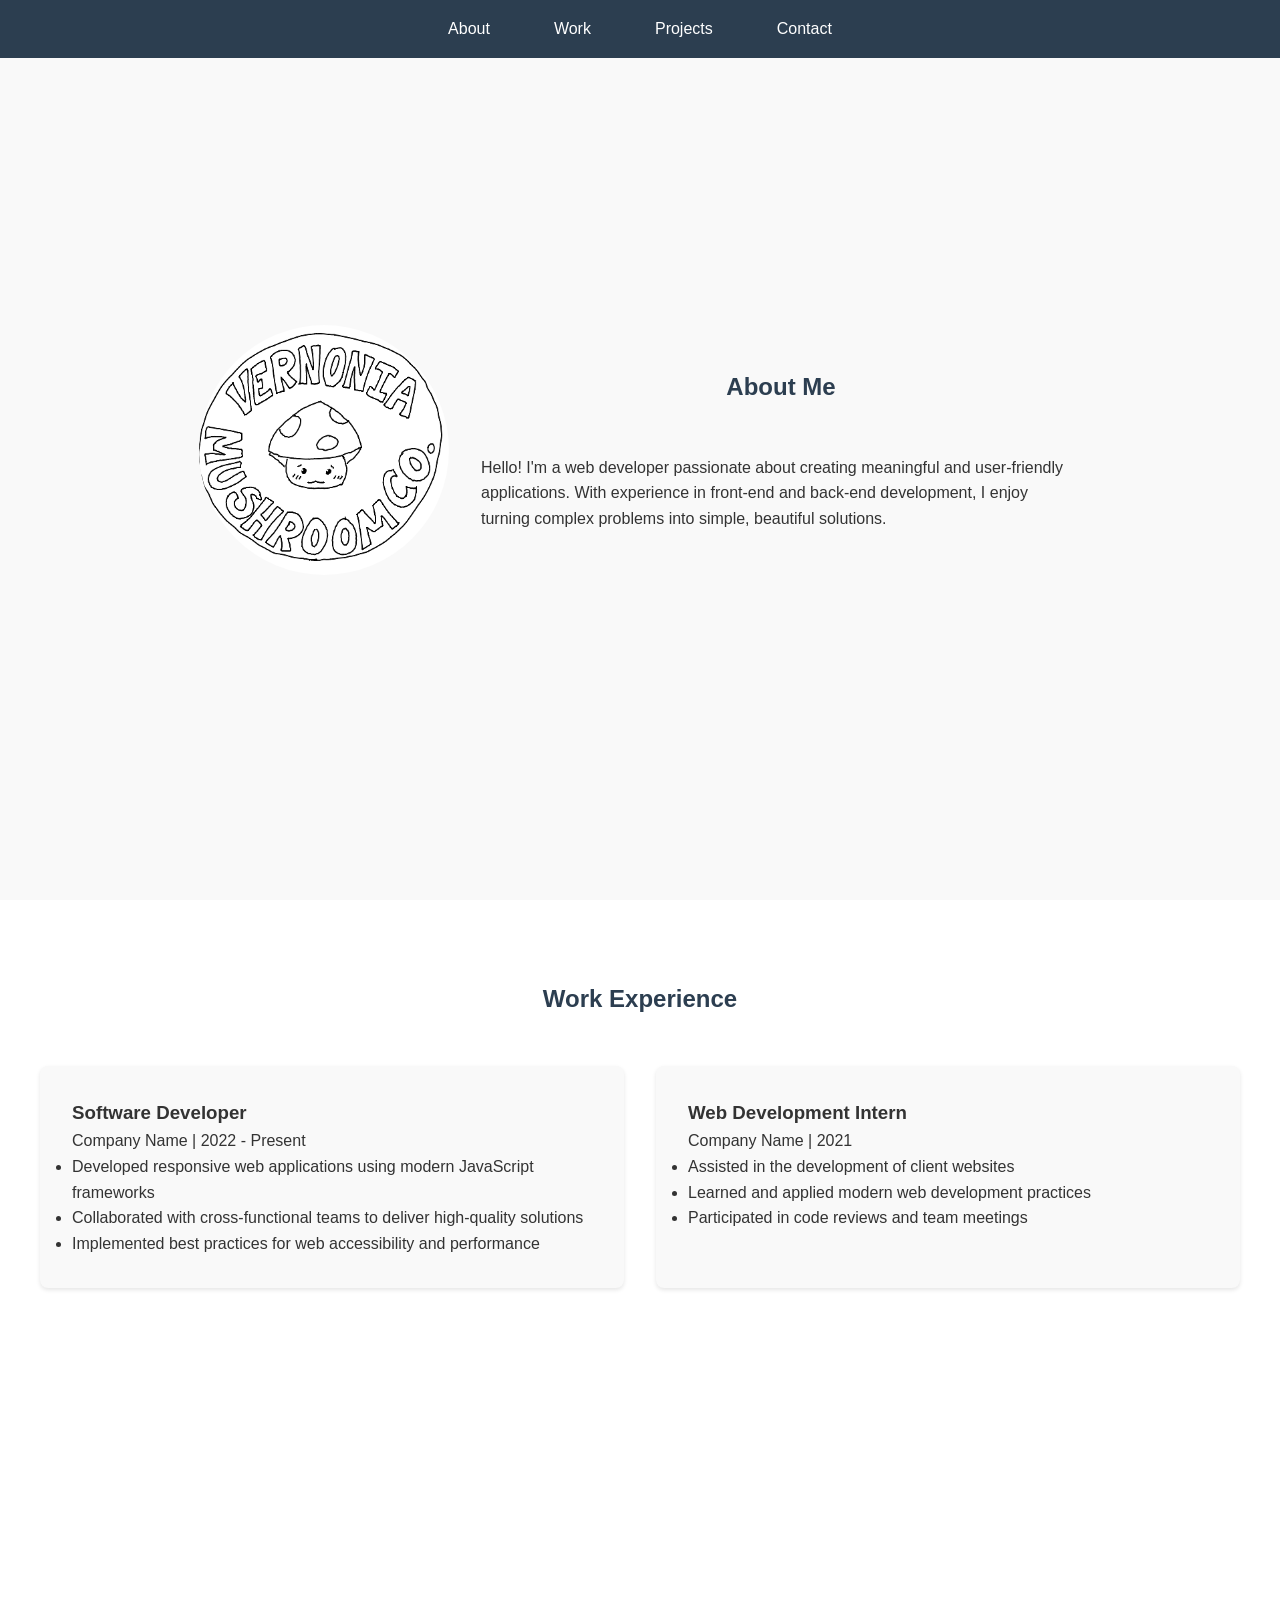
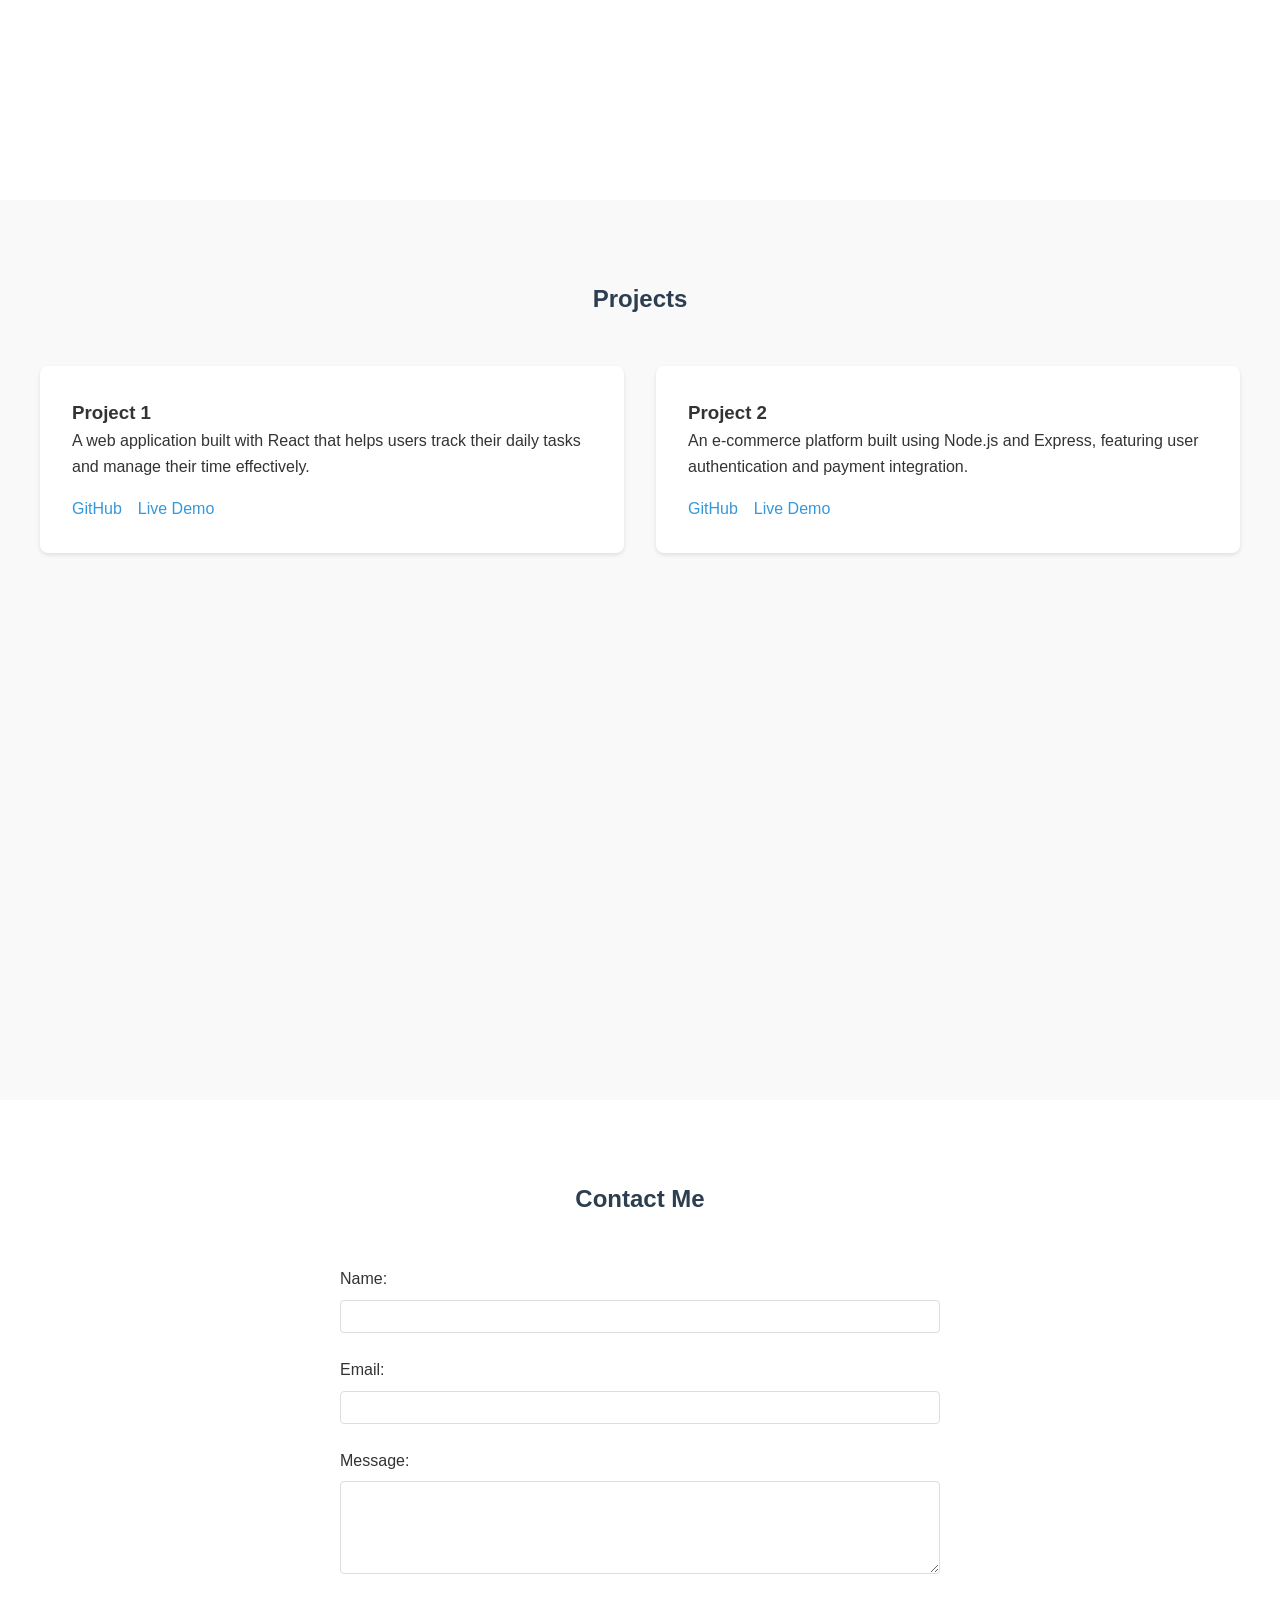
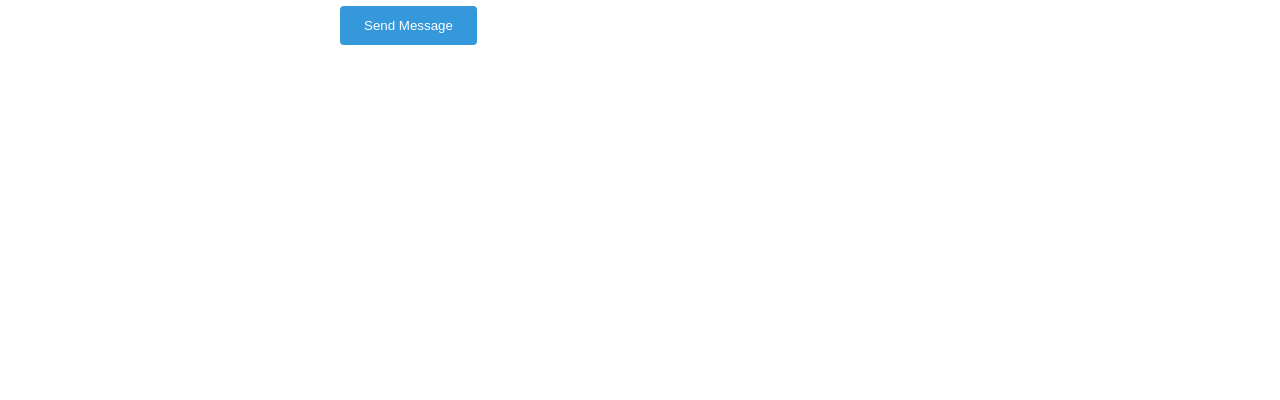
==== index.html @ 45d6bba4 "Update index.html" ====
<!DOCTYPE html>
<html lang="en">
<head>
    <meta charset="UTF-8">
    <meta name="viewport" content="width=device-width, initial-scale=1.0">
    <title>Dawson Shay - Final Project</title>
    <link rel="stylesheet" href="styles.css">
</head>
<body>
    <!-- Navigation -->
    <nav class="navbar">
        <ul class="nav-list">
            <li><a href="#about">About</a></li>
            <li><a href="#work">Work</a></li>
            <li><a href="#projects">Projects</a></li>
            <li><a href="#contact">Contact</a></li>
        </ul>
    </nav>

    <!-- About Section -->
    <section id="about">
        <img src="image.png" alt="A placeholder image that happens to be a poorly drawn mushroom company logo" class="profile-img">
        <div class="about-content">
            <h2>About Me</h2>
            <p>Hello! I'm a web developer passionate about creating meaningful and user-friendly applications. With experience in front-end and back-end development, I enjoy turning complex problems into simple, beautiful solutions.</p>
        </div>
    </section>

    <!-- Work Experience Section -->
    <section id="work">
        <h2>Work Experience</h2>
        <div class="experience-grid">
            <div class="experience-card">
                <h3>Software Developer</h3>
                <p>Company Name | 2022 - Present</p>
                <ul>
                    <li>Developed responsive web applications using modern JavaScript frameworks</li>
                    <li>Collaborated with cross-functional teams to deliver high-quality solutions</li>
                    <li>Implemented best practices for web accessibility and performance</li>
                </ul>
            </div>
            <div class="experience-card">
                <h3>Web Development Intern</h3>
                <p>Company Name | 2021</p>
                <ul>
                    <li>Assisted in the development of client websites</li>
                    <li>Learned and applied modern web development practices</li>
                    <li>Participated in code reviews and team meetings</li>
                </ul>
            </div>
        </div>
    </section>

    <!-- Projects Section -->
    <section id="projects">
        <h2>Projects</h2>
        <div class="projects-grid">
            <div class="project-card">
                <h3>Project 1</h3>
                <p>A web application built with React that helps users track their daily tasks and manage their time effectively.</p>
                <div class="project-links">
                    <a href="https://github.com/username/project1" target="_blank">GitHub</a>
                    <a href="https://project1-demo.com" target="_blank">Live Demo</a>
                </div>
            </div>
            <div class="project-card">
                <h3>Project 2</h3>
                <p>An e-commerce platform built using Node.js and Express, featuring user authentication and payment integration.</p>
                <div class="project-links">
                    <a href="https://github.com/username/project2" target="_blank">GitHub</a>
                    <a href="https://project2-demo.com" target="_blank">Live Demo</a>
                </div>
            </div>
        </div>
    </section>

    <!-- Contact Section -->
    <section id="contact">
        <h2>Contact Me</h2>
        <form class="contact-form" id="contactForm">
            <div class="form-group">
                <label for="name">Name:</label>
                <input type="text" id="name" name="name" required>
            </div>
            <div class="form-group">
                <label for="email">Email:</label>
                <input type="email" id="email" name="email" required>
            </div>
            <div class="form-group">
                <label for="message">Message:</label>
                <textarea id="message" name="message" rows="5" required></textarea>
            </div>
            <button type="submit">Send Message</button>
        </form>
    </section>

    <script>
        // Smooth scrolling for navigation links
        document.querySelectorAll('a[href^="#"]').forEach(anchor => {
            anchor.addEventListener('click', function (e) {
                e.preventDefault();
                document.querySelector(this.getAttribute('href')).scrollIntoView({
                    behavior: 'smooth'
                });
            });
        });

        // Form handling
        document.getElementById('contactForm').addEventListener('submit', function(e) {
            e.preventDefault();
            
            // Get form values
            const name = document.getElementById('name').value;
            const email = document.getElementById('email').value;
            const message = document.getElementById('message').value;
            
            // Validate form
            if (!name || !email || !message) {
                alert('Please fill in all fields');
                return;
            }
            
            // Email validation
            const emailRegex = /^[^\s@]+@[^\s@]+\.[^\s@]+$/;
            if (!emailRegex.test(email)) {
                alert('Please enter a valid email address');
                return;
            }
            
            // In a real application, you would send this data to a server
            console.log('Form submitted:', { name, email, message });
            alert('Thank you for your message! I will get back to you soon.');
            
            // Clear form
            this.reset();
        });
    </script>
</body>
</html>
---- styles.css ----
/* CSS Reset and Base Styles */
* {
    margin: 0;
    padding: 0;
    box-sizing: border-box;
}

body {
    font-family: 'Arial', sans-serif;
    line-height: 1.6;
    color: #333;
}

/* Navigation */
.navbar {
    position: fixed;
    top: 0;
    width: 100%;
    background-color: #2c3e50;
    padding: 1rem;
    z-index: 1000;
}

.nav-list {
    display: flex;
    justify-content: center;
    list-style: none;
    gap: 2rem;
}

.nav-list a {
    color: white;
    text-decoration: none;
    padding: 0.5rem 1rem;
    transition: color 0.3s;
}

.nav-list a:hover {
    color: #3498db;
}

/* Sections */
section {
    padding: 5rem 2rem;
    min-height: 100vh;
    scroll-margin-top: 4rem;
}

section h2 {
    text-align: center;
    margin-bottom: 3rem;
    color: #2c3e50;
}

/* About Section */
#about {
    background-color: #f9f9f9;
    display: flex;
    flex-wrap: wrap;
    gap: 2rem;
    justify-content: center;
    align-items: center;
}

.profile-img {
    width: 250px;
    height: 250px;
    border-radius: 50%;
    object-fit: cover;
}

.about-content {
    max-width: 600px;
}

/* Work Section */
#work {
    background-color: white;
}

.experience-grid {
    display: grid;
    grid-template-columns: repeat(auto-fit, minmax(300px, 1fr));
    gap: 2rem;
    max-width: 1200px;
    margin: 0 auto;
}

.experience-card {
    background-color: #f9f9f9;
    padding: 2rem;
    border-radius: 8px;
    box-shadow: 0 2px 4px rgba(0,0,0,0.1);
}

/* Projects Section */
#projects {
    background-color: #f9f9f9;
}

.projects-grid {
    display: grid;
    grid-template-columns: repeat(auto-fit, minmax(300px, 1fr));
    gap: 2rem;
    max-width: 1200px;
    margin: 0 auto;
}

.project-card {
    background-color: white;
    padding: 2rem;
    border-radius: 8px;
    box-shadow: 0 2px 4px rgba(0,0,0,0.1);
}

.project-links {
    margin-top: 1rem;
    display: flex;
    gap: 1rem;
}

.project-links a {
    color: #3498db;
    text-decoration: none;
}

/* Contact Section */
#contact {
    background-color: white;
}

.contact-form {
    max-width: 600px;
    margin: 0 auto;
}

.form-group {
    margin-bottom: 1.5rem;
}

.form-group label {
    display: block;
    margin-bottom: 0.5rem;
}

.form-group input,
.form-group textarea {
    width: 100%;
    padding: 0.5rem;
    border: 1px solid #ddd;
    border-radius: 4px;
}

button {
    background-color: #3498db;
    color: white;
    padding: 0.75rem 1.5rem;
    border: none;
    border-radius: 4px;
    cursor: pointer;
    transition: background-color 0.3s;
}

button:hover {
    background-color: #2980b9;
}

/* Responsive Design */
@media (max-width: 768px) {
    .nav-list {
        flex-direction: column;
        align-items: center;
    }

    section {
        padding: 3rem 1rem;
    }
}
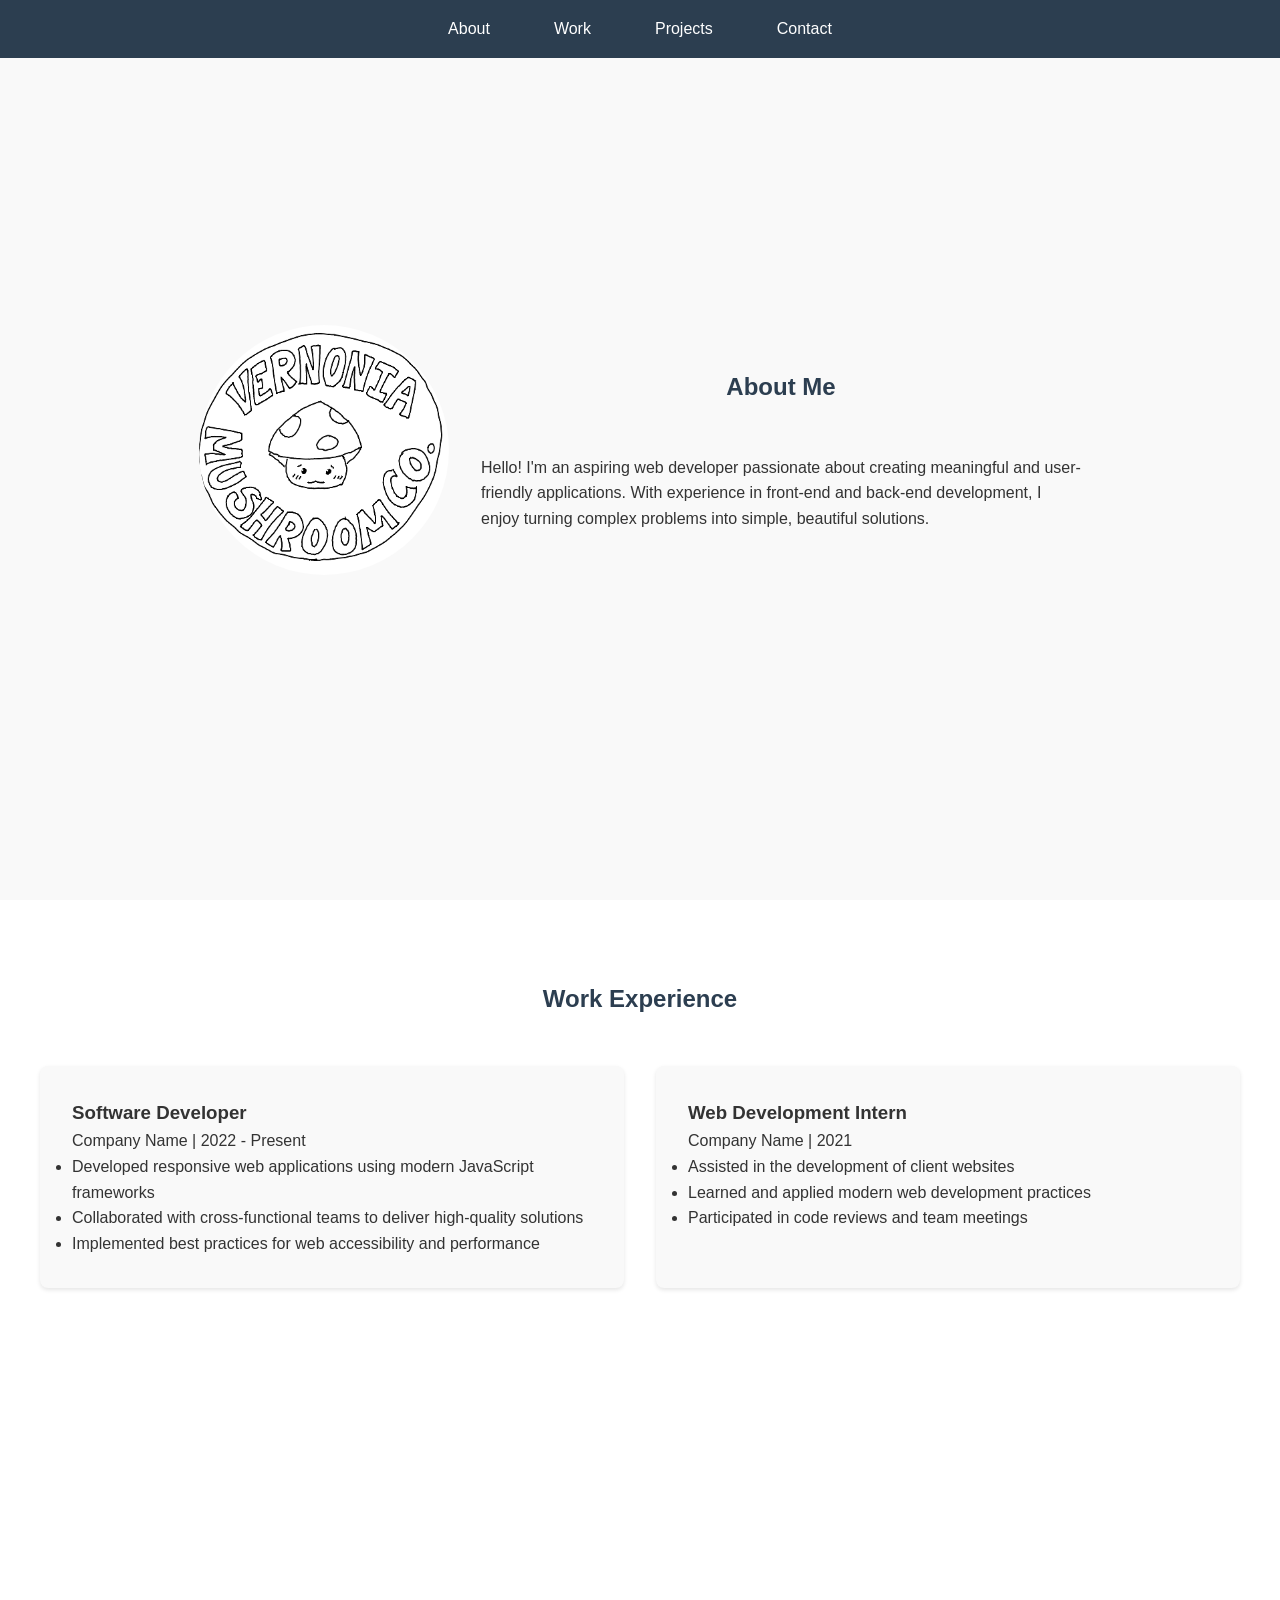
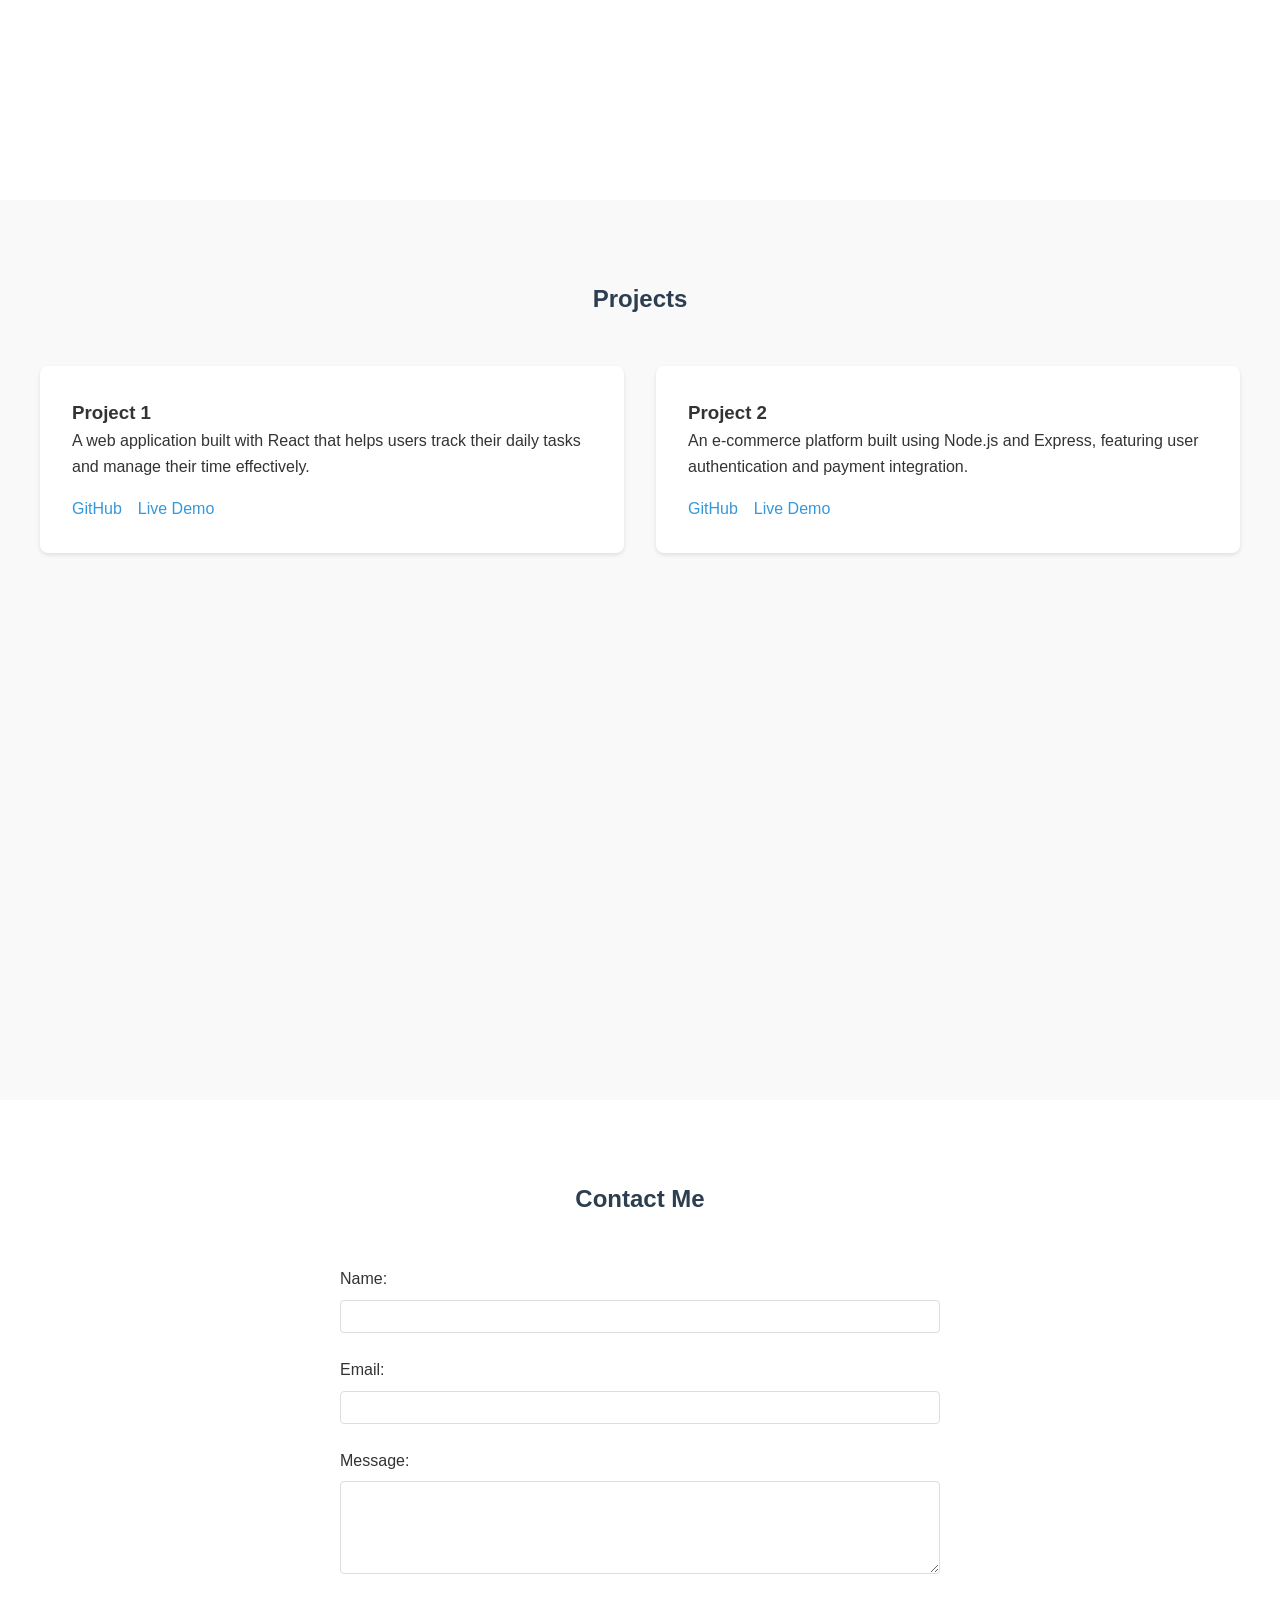
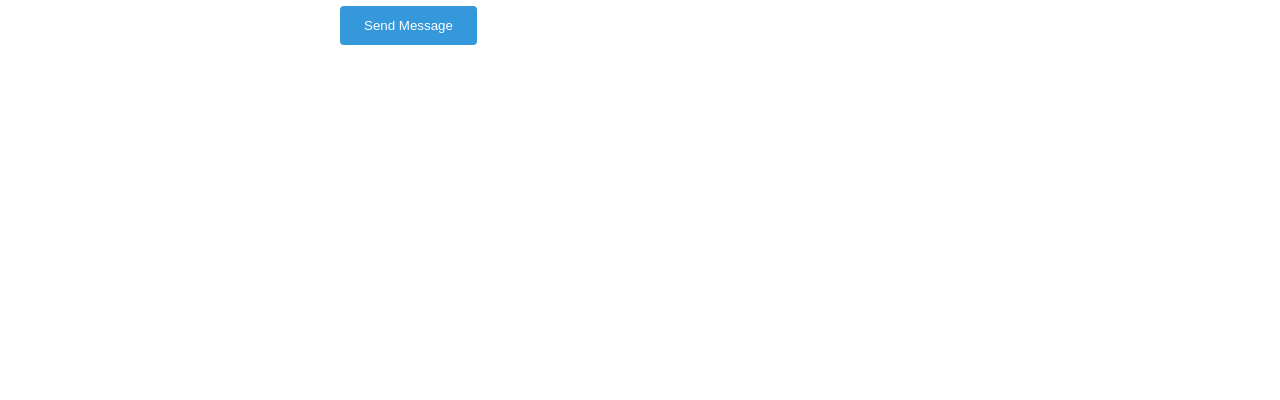
==== commit 423b04d4: "Update index.html" ====
--- a/index.html
+++ b/index.html
@@ -22,7 +22,7 @@
         <img src="image.png" alt="A placeholder image that happens to be a poorly drawn mushroom company logo" class="profile-img">
         <div class="about-content">
             <h2>About Me</h2>
-            <p>Hello! I'm a web developer passionate about creating meaningful and user-friendly applications. With experience in front-end and back-end development, I enjoy turning complex problems into simple, beautiful solutions.</p>
+            <p>Hello! I'm an aspiring web developer passionate about creating meaningful and user-friendly applications. With experience in front-end and back-end development, I enjoy turning complex problems into simple, beautiful solutions.</p>
         </div>
     </section>
 
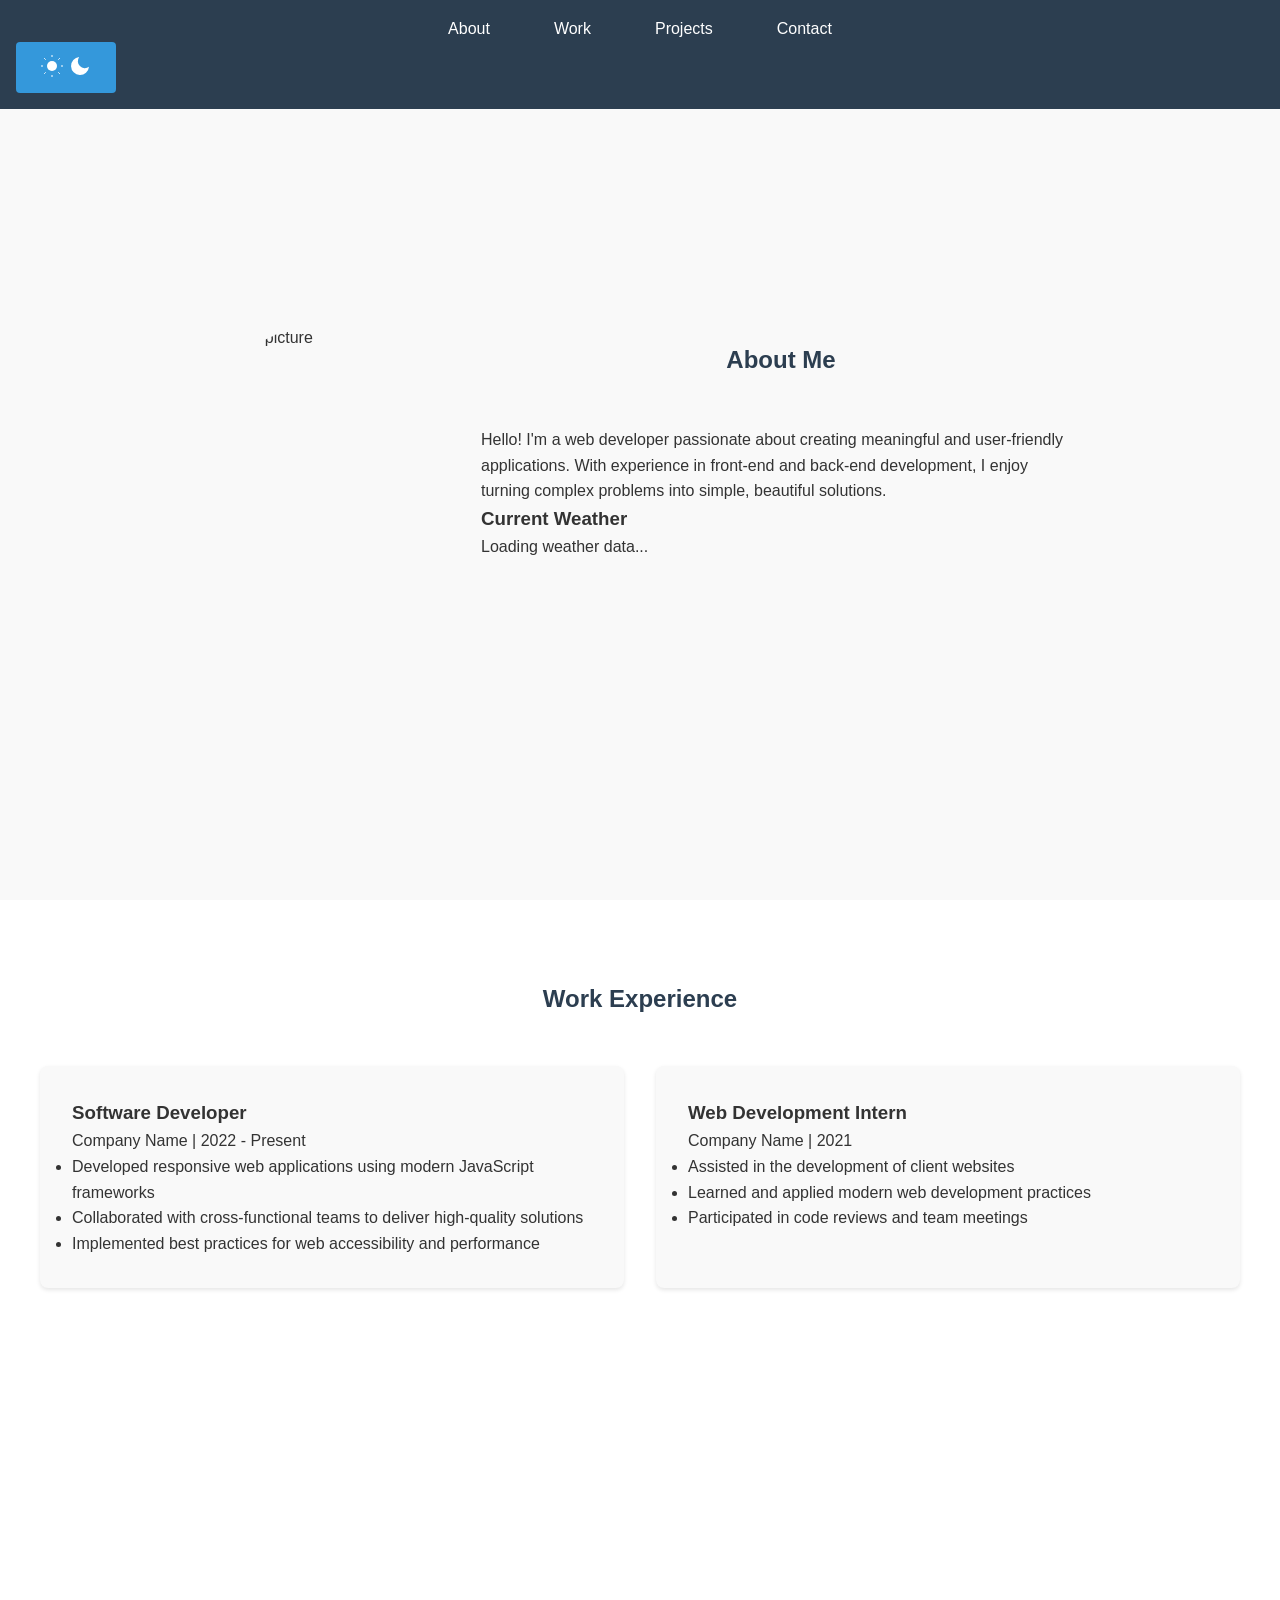
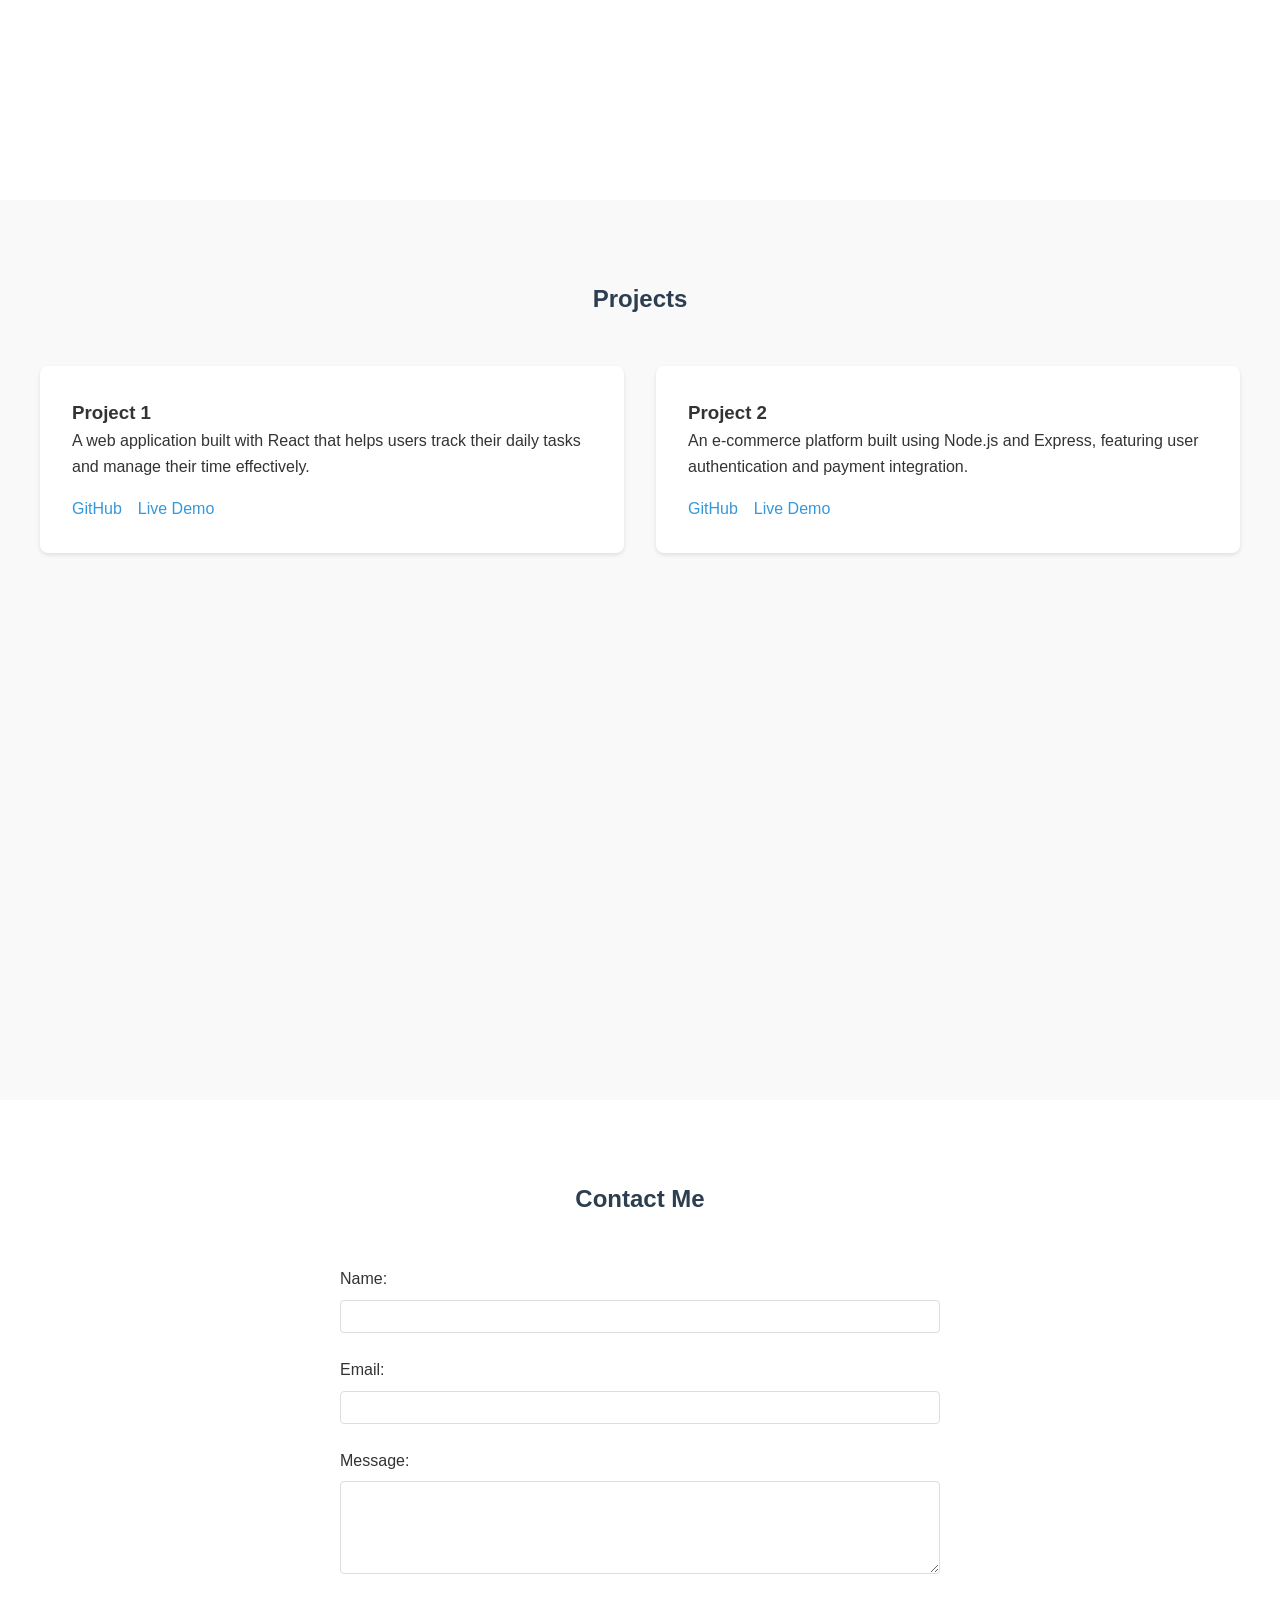
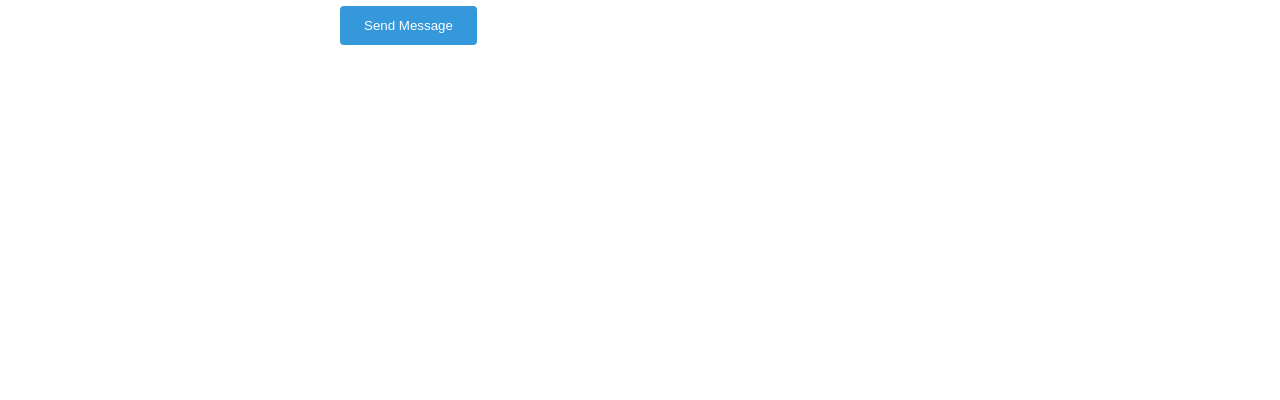
==== commit 0038cb1a: "Update index.html add weather api and theme switching" ====
--- a/index.html
+++ b/index.html
@@ -1,9 +1,9 @@
 <!DOCTYPE html>
-<html lang="en">
+<html lang="en" data-theme="light">
 <head>
     <meta charset="UTF-8">
     <meta name="viewport" content="width=device-width, initial-scale=1.0">
-    <title>Dawson Shay - Final Project</title>
+    <title>Your Name - Portfolio</title>
     <link rel="stylesheet" href="styles.css">
 </head>
 <body>
@@ -15,14 +15,42 @@
             <li><a href="#projects">Projects</a></li>
             <li><a href="#contact">Contact</a></li>
         </ul>
+        <button id="theme-toggle" class="theme-toggle" aria-label="Toggle theme">
+            <svg class="sun-icon" viewBox="0 0 24 24" width="24" height="24">
+                <circle cx="12" cy="12" r="5" fill="currentColor"/>
+                <path d="M12 1v2m0 18v2M4.22 4.22l1.42 1.42m12.72 12.72l1.42 1.42M1 12h2m18 0h2M4.22 19.78l1.42-1.42m12.72-12.72l1.42-1.42" stroke="currentColor" fill="none"/>
+            </svg>
+            <svg class="moon-icon" viewBox="0 0 24 24" width="24" height="24">
+                <path d="M21 12.79A9 9 0 1 1 11.21 3 7 7 0 0 0 21 12.79z" fill="currentColor"/>
+            </svg>
+        </button>
     </nav>
 
     <!-- About Section -->
     <section id="about">
-        <img src="image.png" alt="A placeholder image that happens to be a poorly drawn mushroom company logo" class="profile-img">
+        <img src="/api/placeholder/250/250" alt="Profile picture" class="profile-img">
         <div class="about-content">
             <h2>About Me</h2>
-            <p>Hello! I'm an aspiring web developer passionate about creating meaningful and user-friendly applications. With experience in front-end and back-end development, I enjoy turning complex problems into simple, beautiful solutions.</p>
+            <p>Hello! I'm a web developer passionate about creating meaningful and user-friendly applications. With experience in front-end and back-end development, I enjoy turning complex problems into simple, beautiful solutions.</p>
+            
+            <!-- Weather Widget -->
+            <div class="weather-widget">
+                <h3>Current Weather</h3>
+                <div id="weather-display">
+                    <div class="weather-loading">Loading weather data...</div>
+                    <div class="weather-content" style="display: none;">
+                        <div class="weather-icon"></div>
+                        <div class="weather-info">
+                            <div class="temperature"></div>
+                            <div class="description"></div>
+                            <div class="location"></div>
+                        </div>
+                    </div>
+                    <div class="weather-error" style="display: none;">
+                        Unable to load weather data
+                    </div>
+                </div>
+            </div>
         </div>
     </section>
 
@@ -94,46 +122,6 @@
         </form>
     </section>
 
-    <script>
-        // Smooth scrolling for navigation links
-        document.querySelectorAll('a[href^="#"]').forEach(anchor => {
-            anchor.addEventListener('click', function (e) {
-                e.preventDefault();
-                document.querySelector(this.getAttribute('href')).scrollIntoView({
-                    behavior: 'smooth'
-                });
-            });
-        });
-
-        // Form handling
-        document.getElementById('contactForm').addEventListener('submit', function(e) {
-            e.preventDefault();
-            
-            // Get form values
-            const name = document.getElementById('name').value;
-            const email = document.getElementById('email').value;
-            const message = document.getElementById('message').value;
-            
-            // Validate form
-            if (!name || !email || !message) {
-                alert('Please fill in all fields');
-                return;
-            }
-            
-            // Email validation
-            const emailRegex = /^[^\s@]+@[^\s@]+\.[^\s@]+$/;
-            if (!emailRegex.test(email)) {
-                alert('Please enter a valid email address');
-                return;
-            }
-            
-            // In a real application, you would send this data to a server
-            console.log('Form submitted:', { name, email, message });
-            alert('Thank you for your message! I will get back to you soon.');
-            
-            // Clear form
-            this.reset();
-        });
-    </script>
+    <script src="script.js"></script>
 </body>
 </html>
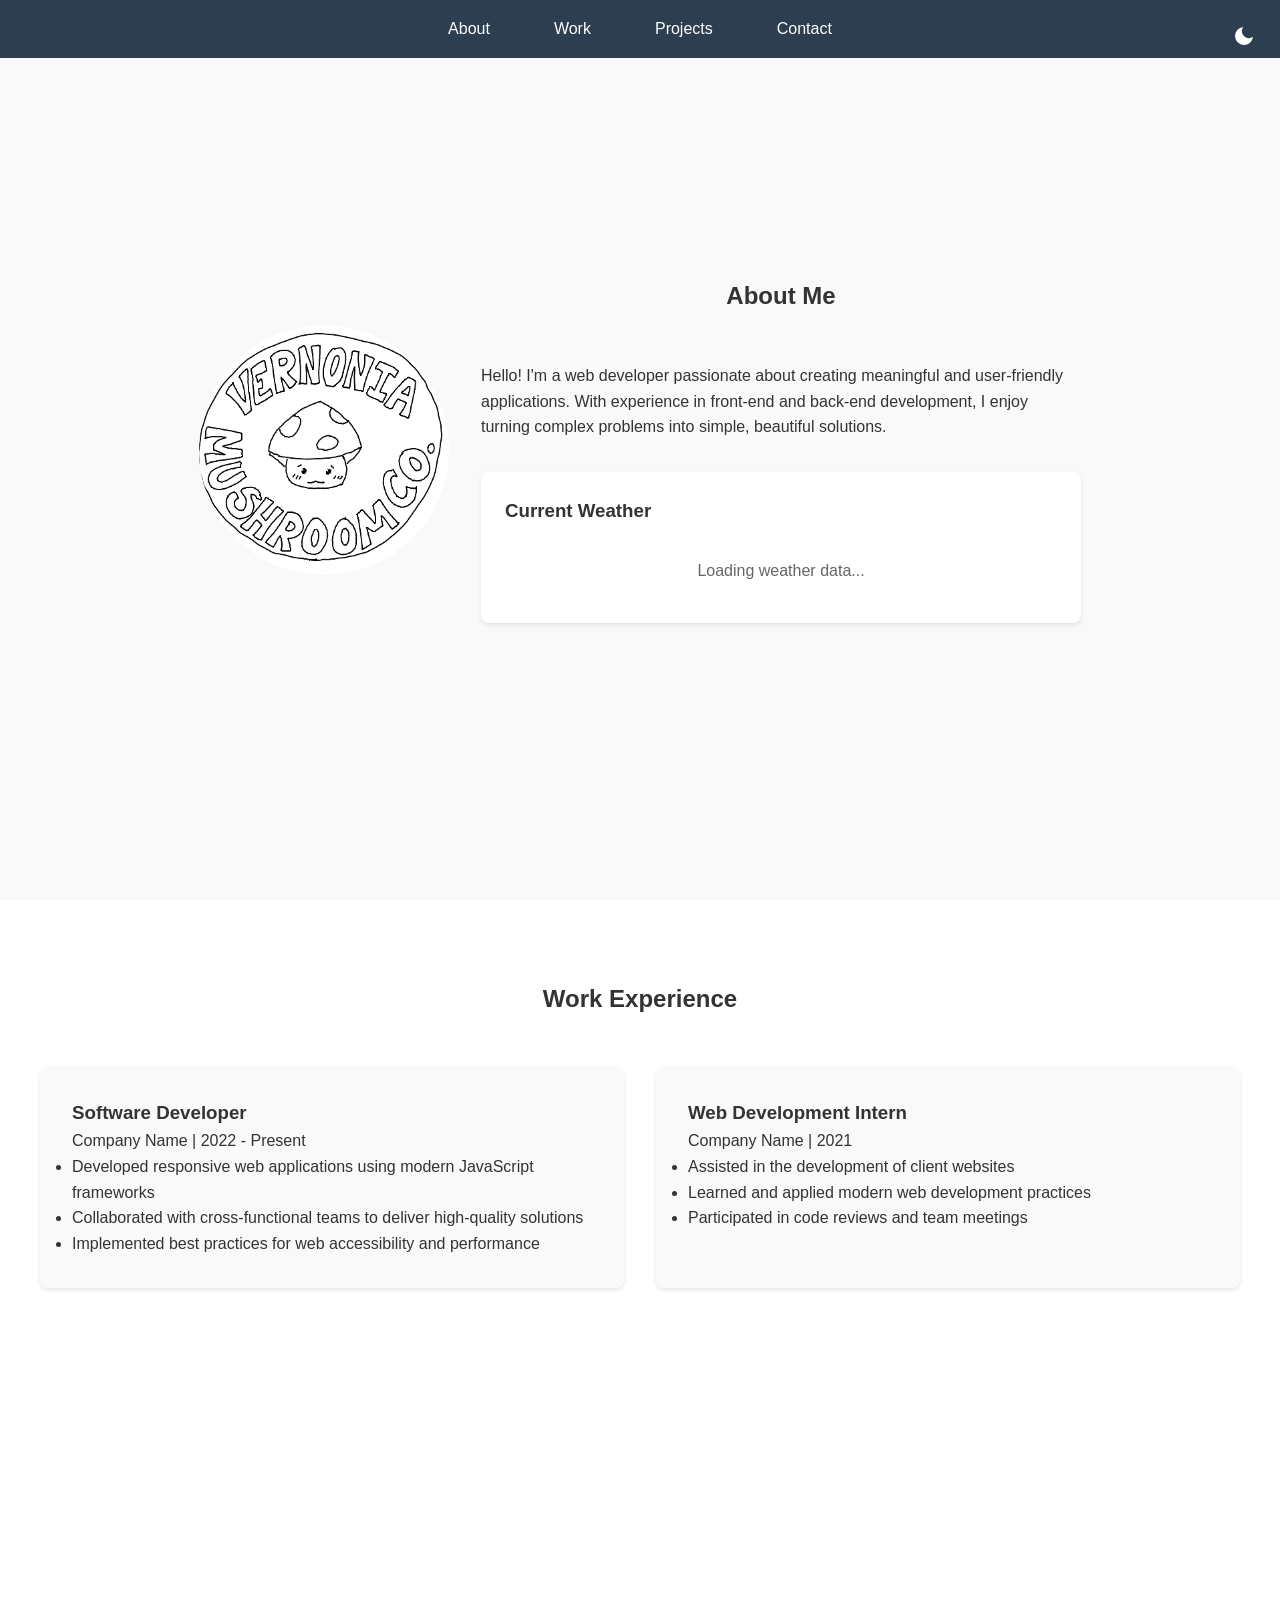
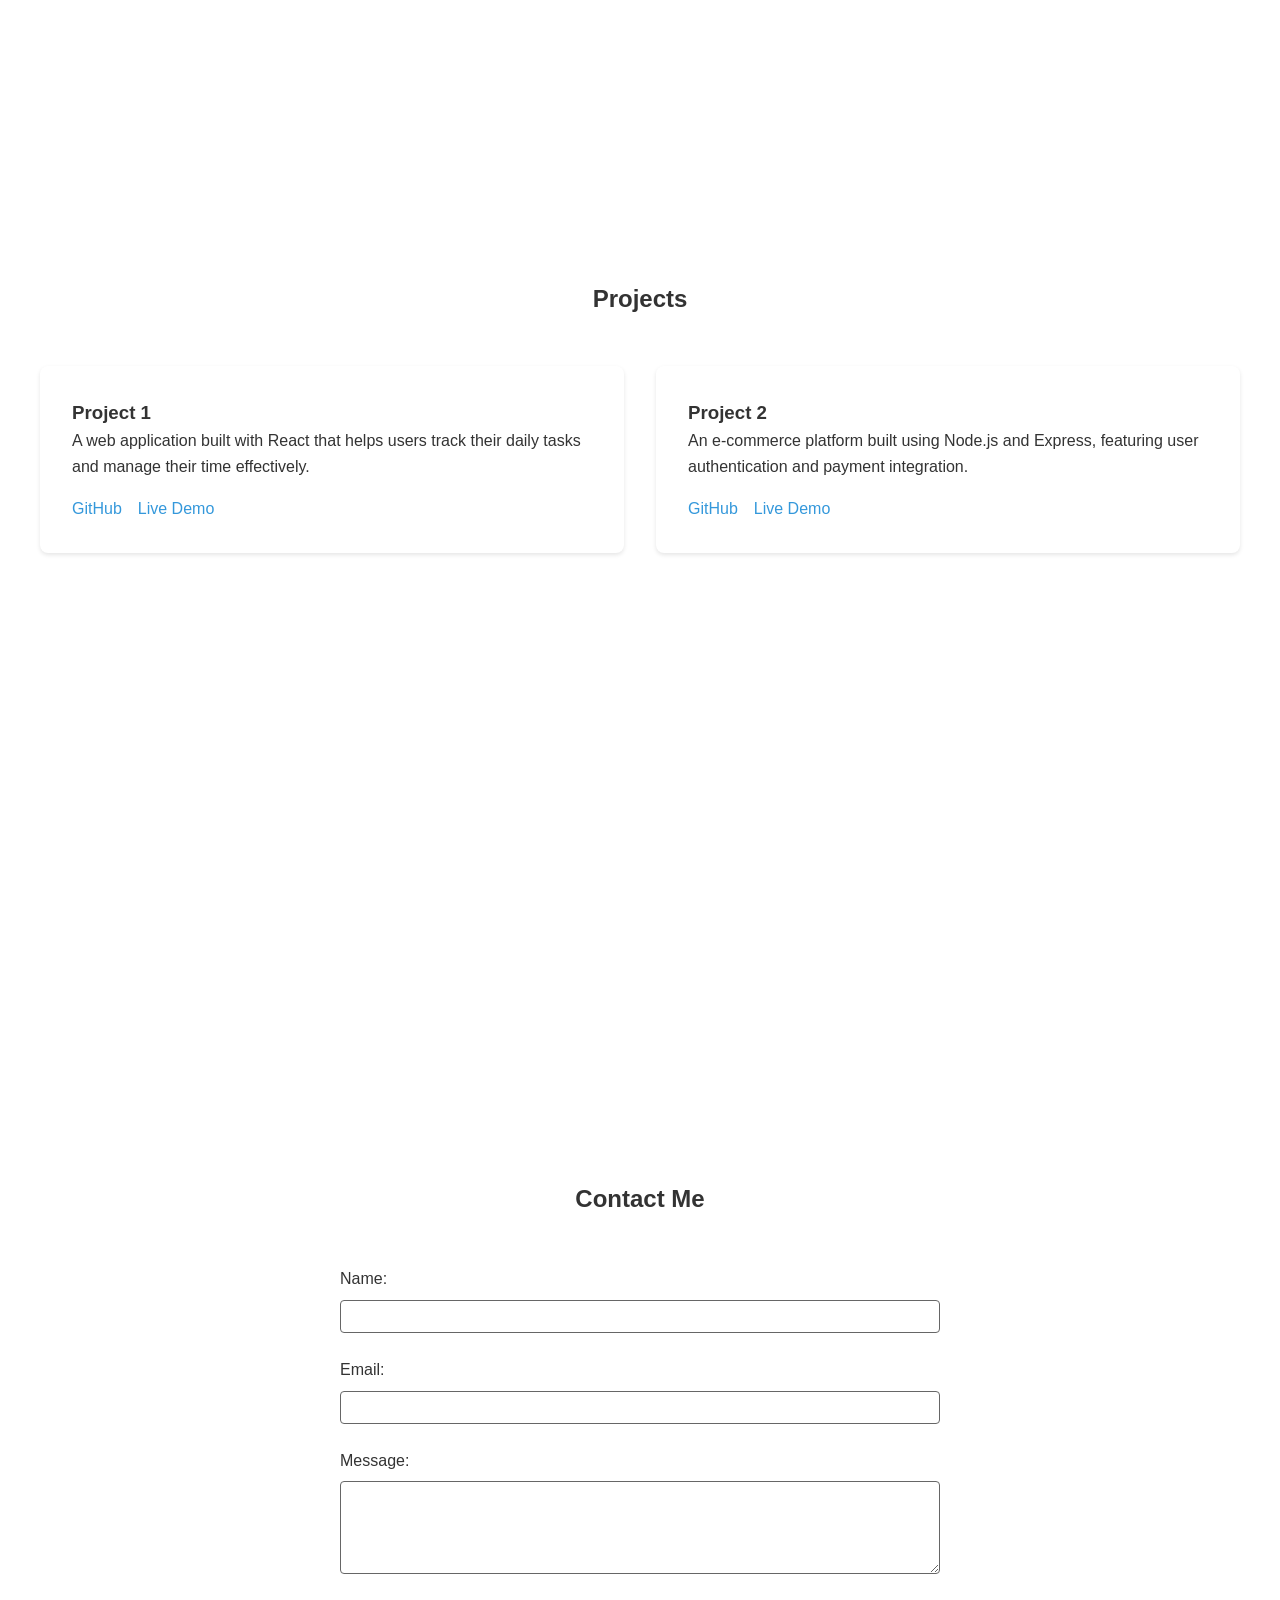
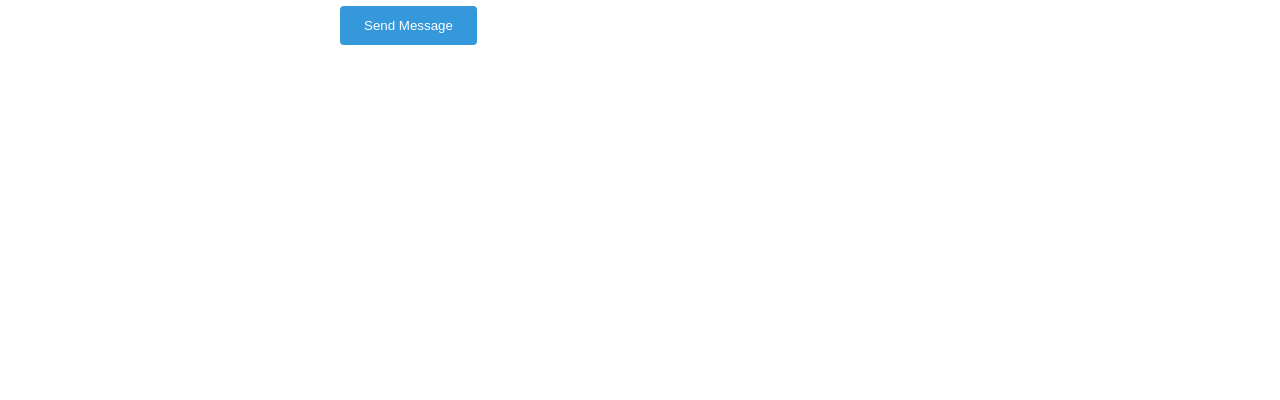
==== commit 47a9636d: "Update index.html" ====
--- a/index.html
+++ b/index.html
@@ -3,7 +3,7 @@
 <head>
     <meta charset="UTF-8">
     <meta name="viewport" content="width=device-width, initial-scale=1.0">
-    <title>Your Name - Portfolio</title>
+    <title>Dawson Shay - Final Project</title>
     <link rel="stylesheet" href="styles.css">
 </head>
 <body>
@@ -28,7 +28,7 @@
 
     <!-- About Section -->
     <section id="about">
-        <img src="/api/placeholder/250/250" alt="Profile picture" class="profile-img">
+        <img src="image.png" alt="A poorly drawn logo of a smiling mushroom with "Vernonia Mushroom Company" poorly written around it" class="profile-img">
         <div class="about-content">
             <h2>About Me</h2>
             <p>Hello! I'm a web developer passionate about creating meaningful and user-friendly applications. With experience in front-end and back-end development, I enjoy turning complex problems into simple, beautiful solutions.</p>
--- a/styles.css
+++ b/styles.css
@@ -1,3 +1,28 @@
+/* Theme Variables */
+:root[data-theme="light"] {
+    --bg-primary: #ffffff;
+    --bg-secondary: #f9f9f9;
+    --text-primary: #333333;
+    --text-secondary: #666666;
+    --accent-color: #3498db;
+    --accent-hover: #2980b9;
+    --card-shadow: 0 2px 4px rgba(0,0,0,0.1);
+    --nav-bg: #2c3e50;
+    --nav-text: #ffffff;
+}
+
+:root[data-theme="dark"] {
+    --bg-primary: #1a1a1a;
+    --bg-secondary: #2d2d2d;
+    --text-primary: #ffffff;
+    --text-secondary: #cccccc;
+    --accent-color: #61dafb;
+    --accent-hover: #4fa8d5;
+    --card-shadow: 0 2px 4px rgba(0,0,0,0.3);
+    --nav-bg: #000000;
+    --nav-text: #ffffff;
+}
+
 /* CSS Reset and Base Styles */
 * {
     margin: 0;
@@ -8,7 +33,8 @@
 body {
     font-family: 'Arial', sans-serif;
     line-height: 1.6;
-    color: #333;
+    color: var(--text-primary);
+    background-color: var(--bg-primary);
 }
 
 /* Navigation */
@@ -16,7 +42,7 @@
     position: fixed;
     top: 0;
     width: 100%;
-    background-color: #2c3e50;
+    background-color: var(--nav-bg);
     padding: 1rem;
     z-index: 1000;
 }
@@ -29,14 +55,51 @@
 }
 
 .nav-list a {
-    color: white;
+    color: var(--nav-text);
     text-decoration: none;
     padding: 0.5rem 1rem;
     transition: color 0.3s;
 }
 
 .nav-list a:hover {
-    color: #3498db;
+    color: var(--accent-color);
+}
+
+/* Theme Toggle Button */
+.theme-toggle {
+    position: fixed;
+    top: 1rem;
+    right: 1rem;
+    background: transparent;
+    border: none;
+    color: var(--nav-text);
+    cursor: pointer;
+    padding: 0.5rem;
+    display: flex;
+    align-items: center;
+    justify-content: center;
+    z-index: 1001;
+}
+
+.theme-toggle svg {
+    width: 24px;
+    height: 24px;
+}
+
+.theme-toggle .sun-icon {
+    display: none;
+}
+
+.theme-toggle .moon-icon {
+    display: block;
+}
+
+[data-theme="dark"] .theme-toggle .sun-icon {
+    display: block;
+}
+
+[data-theme="dark"] .theme-toggle .moon-icon {
+    display: none;
 }
 
 /* Sections */
@@ -44,17 +107,18 @@
     padding: 5rem 2rem;
     min-height: 100vh;
     scroll-margin-top: 4rem;
+    background-color: var(--bg-primary);
 }
 
 section h2 {
     text-align: center;
     margin-bottom: 3rem;
-    color: #2c3e50;
+    color: var(--text-primary);
 }
 
 /* About Section */
 #about {
-    background-color: #f9f9f9;
+    background-color: var(--bg-secondary);
     display: flex;
     flex-wrap: wrap;
     gap: 2rem;
@@ -73,11 +137,63 @@
     max-width: 600px;
 }
 
+/* Weather Widget */
+.weather-widget {
+    margin-top: 2rem;
+    padding: 1.5rem;
+    background-color: var(--bg-primary);
+    border-radius: 8px;
+    box-shadow: var(--card-shadow);
+}
+
+.weather-widget h3 {
+    margin-bottom: 1rem;
+    color: var(--text-primary);
+}
+
+.weather-content {
+    display: flex;
+    align-items: center;
+    gap: 1.5rem;
+}
+
+.weather-icon {
+    width: 64px;
+    height: 64px;
+    background-size: contain;
+    background-repeat: no-repeat;
+    background-position: center;
+}
+
+.weather-info {
+    flex-grow: 1;
+}
+
+.temperature {
+    font-size: 1.5rem;
+    font-weight: bold;
+    color: var(--text-primary);
+}
+
+.description {
+    color: var(--text-secondary);
+    text-transform: capitalize;
+    margin: 0.25rem 0;
+}
+
+.location {
+    font-size: 0.9rem;
+    color: var(--text-secondary);
+}
+
+.weather-loading,
+.weather-error {
+    color: var(--text-secondary);
+    text-align: center;
+    padding: 1rem;
+}
+
 /* Work Section */
-#work {
-    background-color: white;
-}
-
 .experience-grid {
     display: grid;
     grid-template-columns: repeat(auto-fit, minmax(300px, 1fr));
@@ -87,17 +203,13 @@
 }
 
 .experience-card {
-    background-color: #f9f9f9;
+    background-color: var(--bg-secondary);
     padding: 2rem;
     border-radius: 8px;
-    box-shadow: 0 2px 4px rgba(0,0,0,0.1);
+    box-shadow: var(--card-shadow);
 }
 
 /* Projects Section */
-#projects {
-    background-color: #f9f9f9;
-}
-
 .projects-grid {
     display: grid;
     grid-template-columns: repeat(auto-fit, minmax(300px, 1fr));
@@ -107,10 +219,10 @@
 }
 
 .project-card {
-    background-color: white;
+    background-color: var(--bg-primary);
     padding: 2rem;
     border-radius: 8px;
-    box-shadow: 0 2px 4px rgba(0,0,0,0.1);
+    box-shadow: var(--card-shadow);
 }
 
 .project-links {
@@ -120,15 +232,11 @@
 }
 
 .project-links a {
-    color: #3498db;
+    color: var(--accent-color);
     text-decoration: none;
 }
 
 /* Contact Section */
-#contact {
-    background-color: white;
-}
-
 .contact-form {
     max-width: 600px;
     margin: 0 auto;
@@ -141,19 +249,22 @@
 .form-group label {
     display: block;
     margin-bottom: 0.5rem;
+    color: var(--text-primary);
 }
 
 .form-group input,
 .form-group textarea {
     width: 100%;
     padding: 0.5rem;
-    border: 1px solid #ddd;
+    border: 1px solid var(--text-secondary);
     border-radius: 4px;
+    background-color: var(--bg-primary);
+    color: var(--text-primary);
 }
 
 button {
-    background-color: #3498db;
-    color: white;
+    background-color: var(--accent-color);
+    color: var(--nav-text);
     padding: 0.75rem 1.5rem;
     border: none;
     border-radius: 4px;
@@ -162,7 +273,7 @@
 }
 
 button:hover {
-    background-color: #2980b9;
+    background-color: var(--accent-hover);
 }
 
 /* Responsive Design */
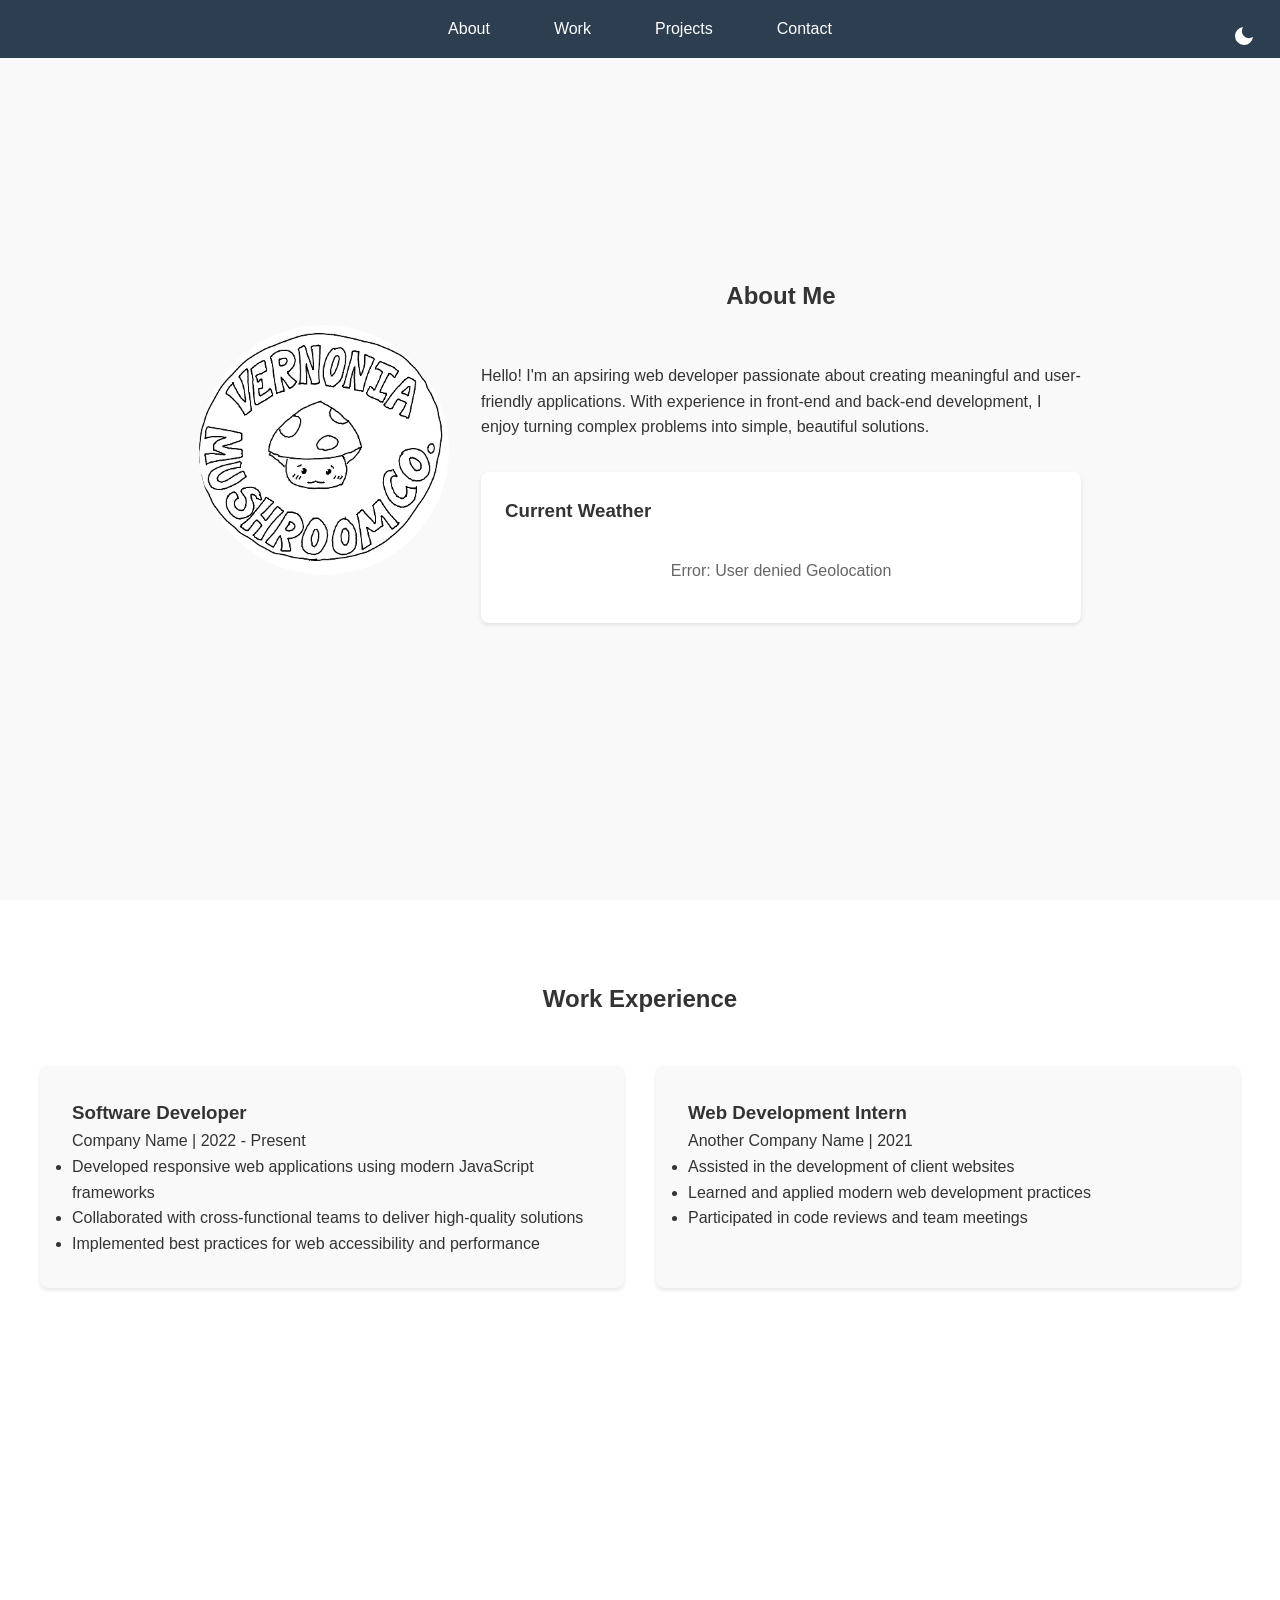
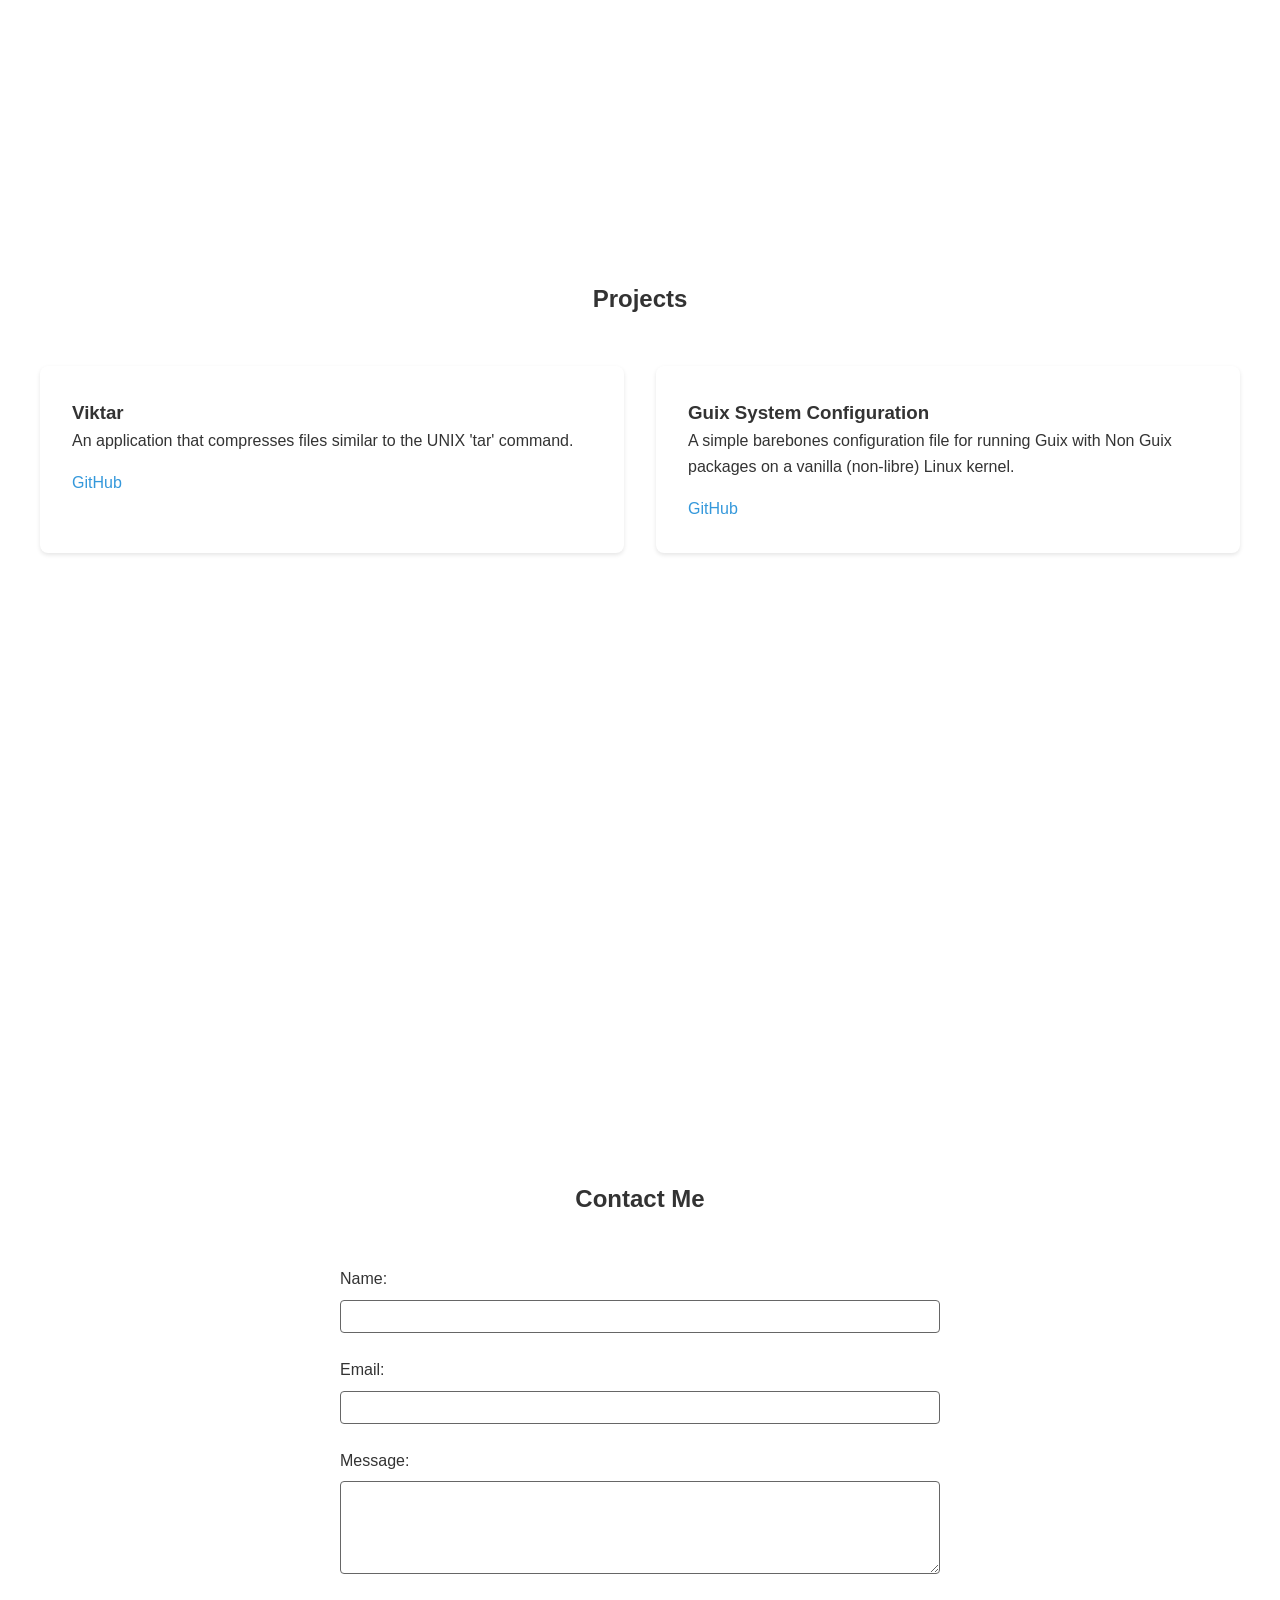
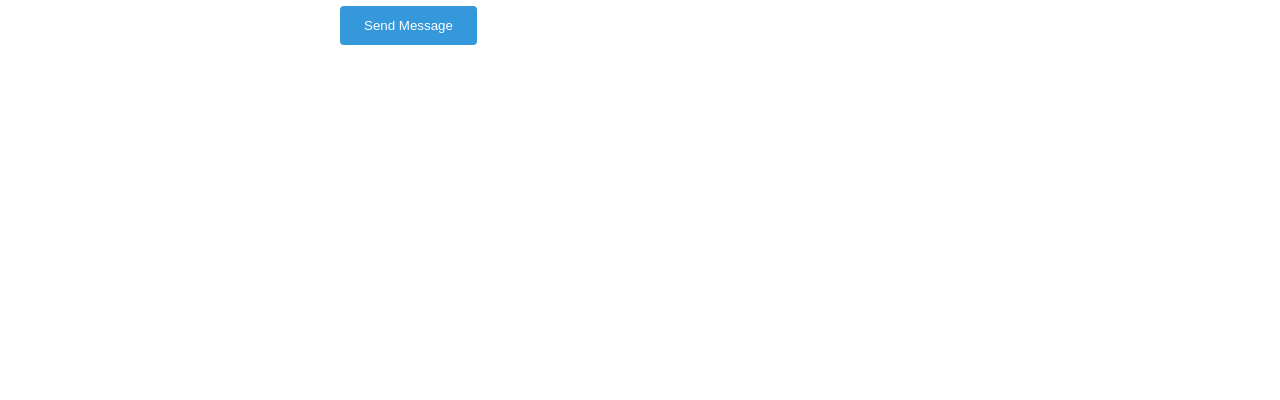
==== commit b2c6d679: "Update index.html" ====
--- a/index.html
+++ b/index.html
@@ -31,7 +31,7 @@
         <img src="image.png" alt="A poorly drawn logo of a smiling mushroom with "Vernonia Mushroom Company" poorly written around it" class="profile-img">
         <div class="about-content">
             <h2>About Me</h2>
-            <p>Hello! I'm a web developer passionate about creating meaningful and user-friendly applications. With experience in front-end and back-end development, I enjoy turning complex problems into simple, beautiful solutions.</p>
+            <p>Hello! I'm an apsiring web developer passionate about creating meaningful and user-friendly applications. With experience in front-end and back-end development, I enjoy turning complex problems into simple, beautiful solutions.</p>
             
             <!-- Weather Widget -->
             <div class="weather-widget">
@@ -69,7 +69,7 @@
             </div>
             <div class="experience-card">
                 <h3>Web Development Intern</h3>
-                <p>Company Name | 2021</p>
+                <p>Another Company Name | 2021</p>
                 <ul>
                     <li>Assisted in the development of client websites</li>
                     <li>Learned and applied modern web development practices</li>
@@ -84,19 +84,19 @@
         <h2>Projects</h2>
         <div class="projects-grid">
             <div class="project-card">
-                <h3>Project 1</h3>
-                <p>A web application built with React that helps users track their daily tasks and manage their time effectively.</p>
+                <h3>Viktar</h3>
+                <p>An application that compresses files similar to the UNIX 'tar' command.</p>
                 <div class="project-links">
-                    <a href="https://github.com/username/project1" target="_blank">GitHub</a>
-                    <a href="https://project1-demo.com" target="_blank">Live Demo</a>
+                    <a href="https://github.com/dawsh2/viktar" target="_blank">GitHub</a>
+                    <!-- <a href="https://project1-demo.com" target="_blank">Live Demo</a> -->
                 </div>
             </div>
             <div class="project-card">
-                <h3>Project 2</h3>
-                <p>An e-commerce platform built using Node.js and Express, featuring user authentication and payment integration.</p>
+                <h3>Guix System Configuration</h3></h3>
+                <p>A simple barebones configuration file for running Guix with Non Guix packages on a vanilla (non-libre) Linux kernel.</p>
                 <div class="project-links">
-                    <a href="https://github.com/username/project2" target="_blank">GitHub</a>
-                    <a href="https://project2-demo.com" target="_blank">Live Demo</a>
+                    <a href="https://github.com/dawsh2/guix target="_blank">GitHub</a>
+                    <!-- <a href="https://project2-demo.com" target="_blank">Live Demo</a> -->
                 </div>
             </div>
         </div>
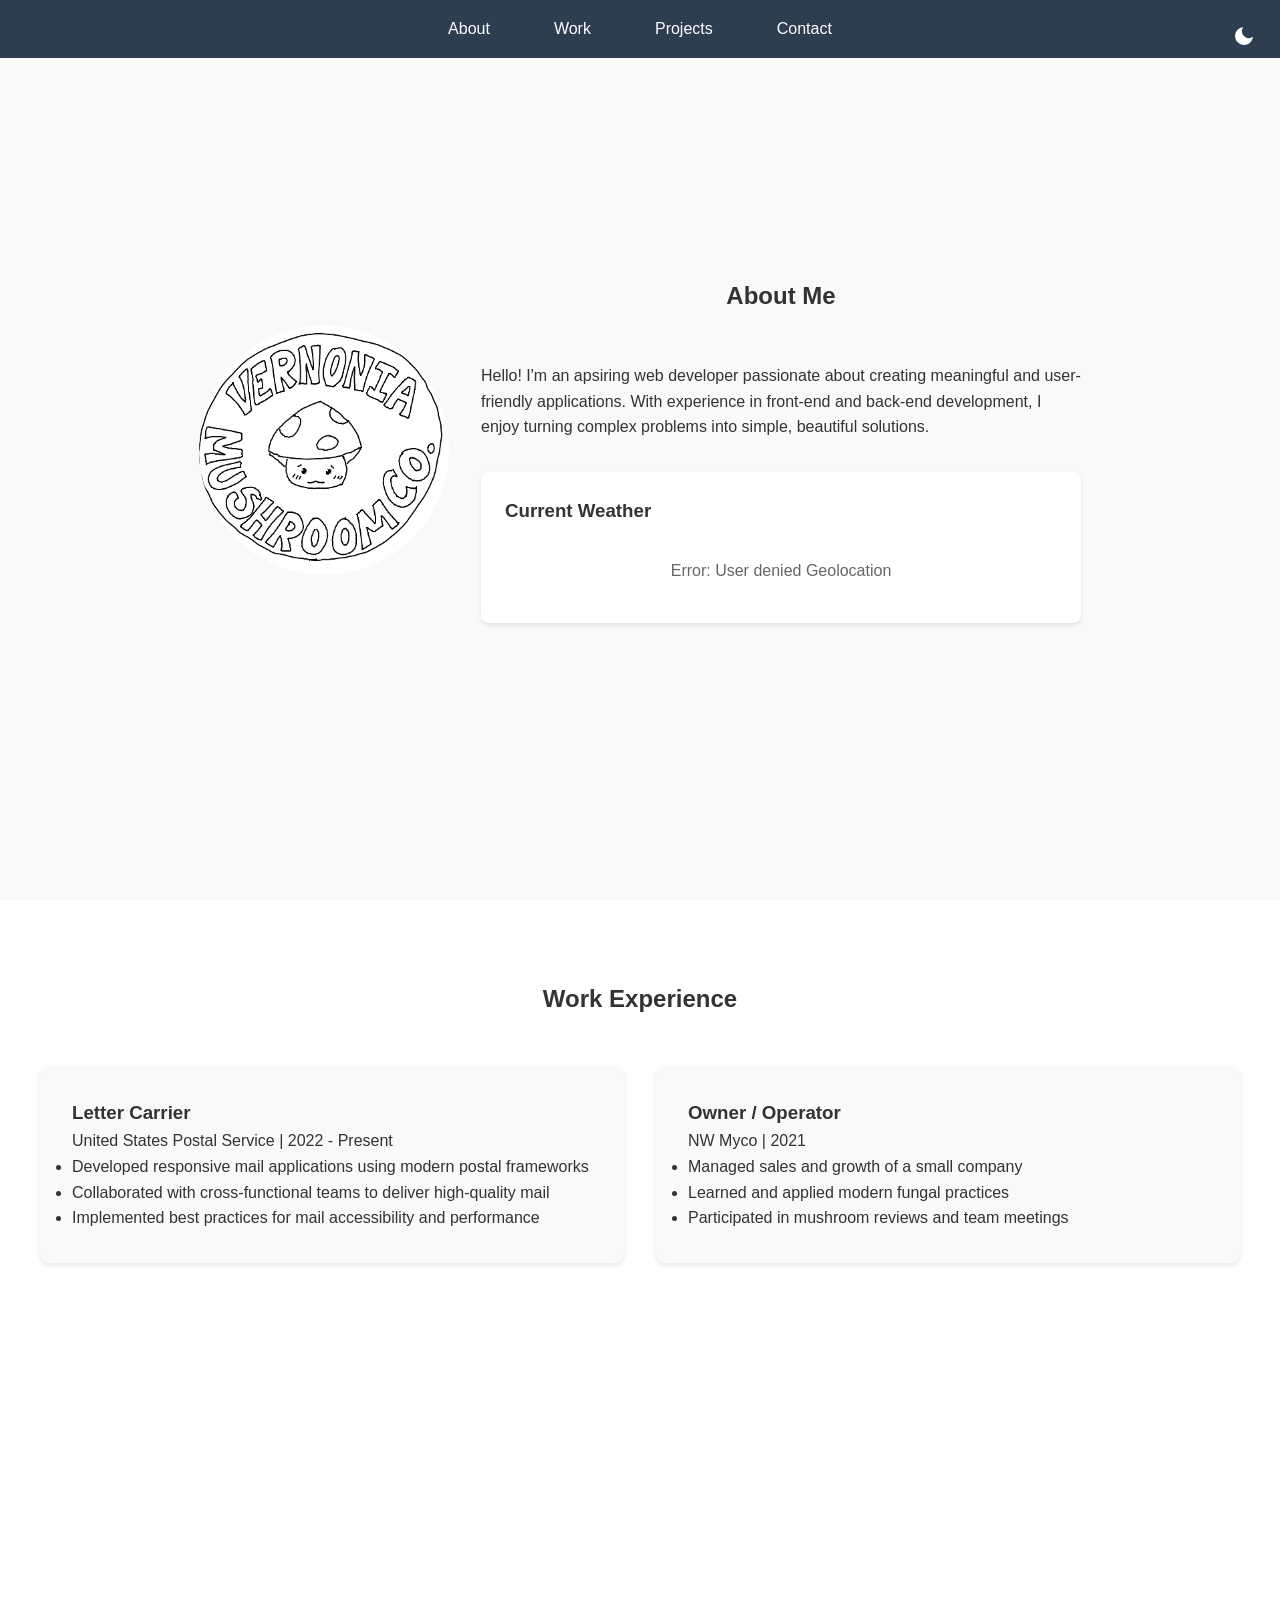
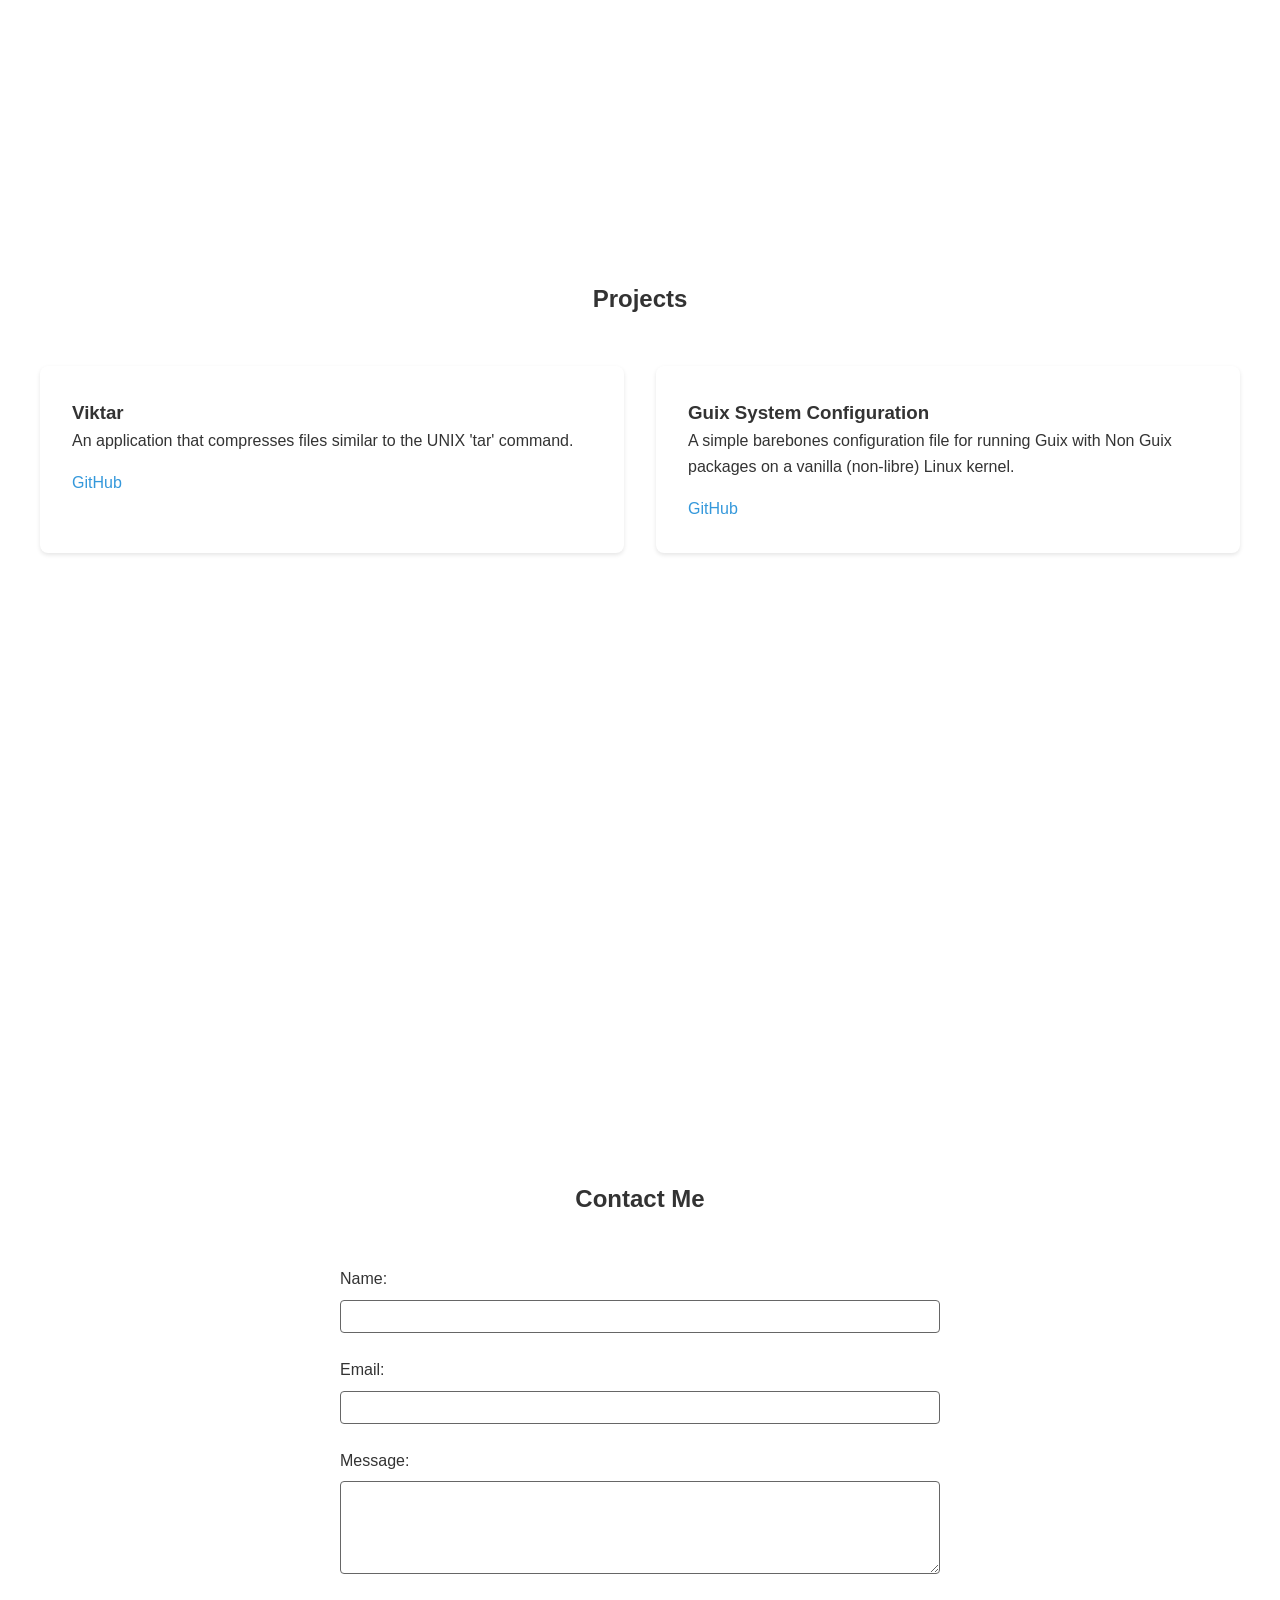
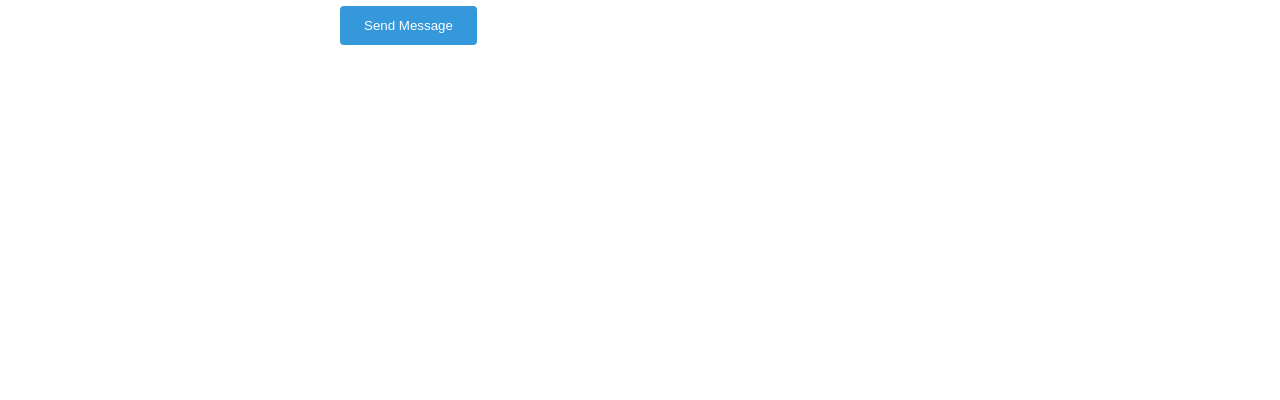
==== commit f6c7410d: "Update index.html" ====
--- a/index.html
+++ b/index.html
@@ -59,21 +59,21 @@
         <h2>Work Experience</h2>
         <div class="experience-grid">
             <div class="experience-card">
-                <h3>Software Developer</h3>
-                <p>Company Name | 2022 - Present</p>
+                <h3>Letter Carrier</h3>
+                <p>United States Postal Service | 2022 - Present</p>
                 <ul>
-                    <li>Developed responsive web applications using modern JavaScript frameworks</li>
-                    <li>Collaborated with cross-functional teams to deliver high-quality solutions</li>
-                    <li>Implemented best practices for web accessibility and performance</li>
+                    <li>Developed responsive mail applications using modern postal frameworks</li>
+                    <li>Collaborated with cross-functional teams to deliver high-quality mail</li>
+                    <li>Implemented best practices for mail accessibility and performance</li>
                 </ul>
             </div>
             <div class="experience-card">
-                <h3>Web Development Intern</h3>
-                <p>Another Company Name | 2021</p>
+                <h3>Owner / Operator</h3>
+                <p> NW Myco | 2021</p>
                 <ul>
-                    <li>Assisted in the development of client websites</li>
-                    <li>Learned and applied modern web development practices</li>
-                    <li>Participated in code reviews and team meetings</li>
+                    <li>Managed sales and growth of a small company</li>
+                    <li>Learned and applied modern fungal practices</li>
+                    <li>Participated in mushroom reviews and team meetings</li>
                 </ul>
             </div>
         </div>
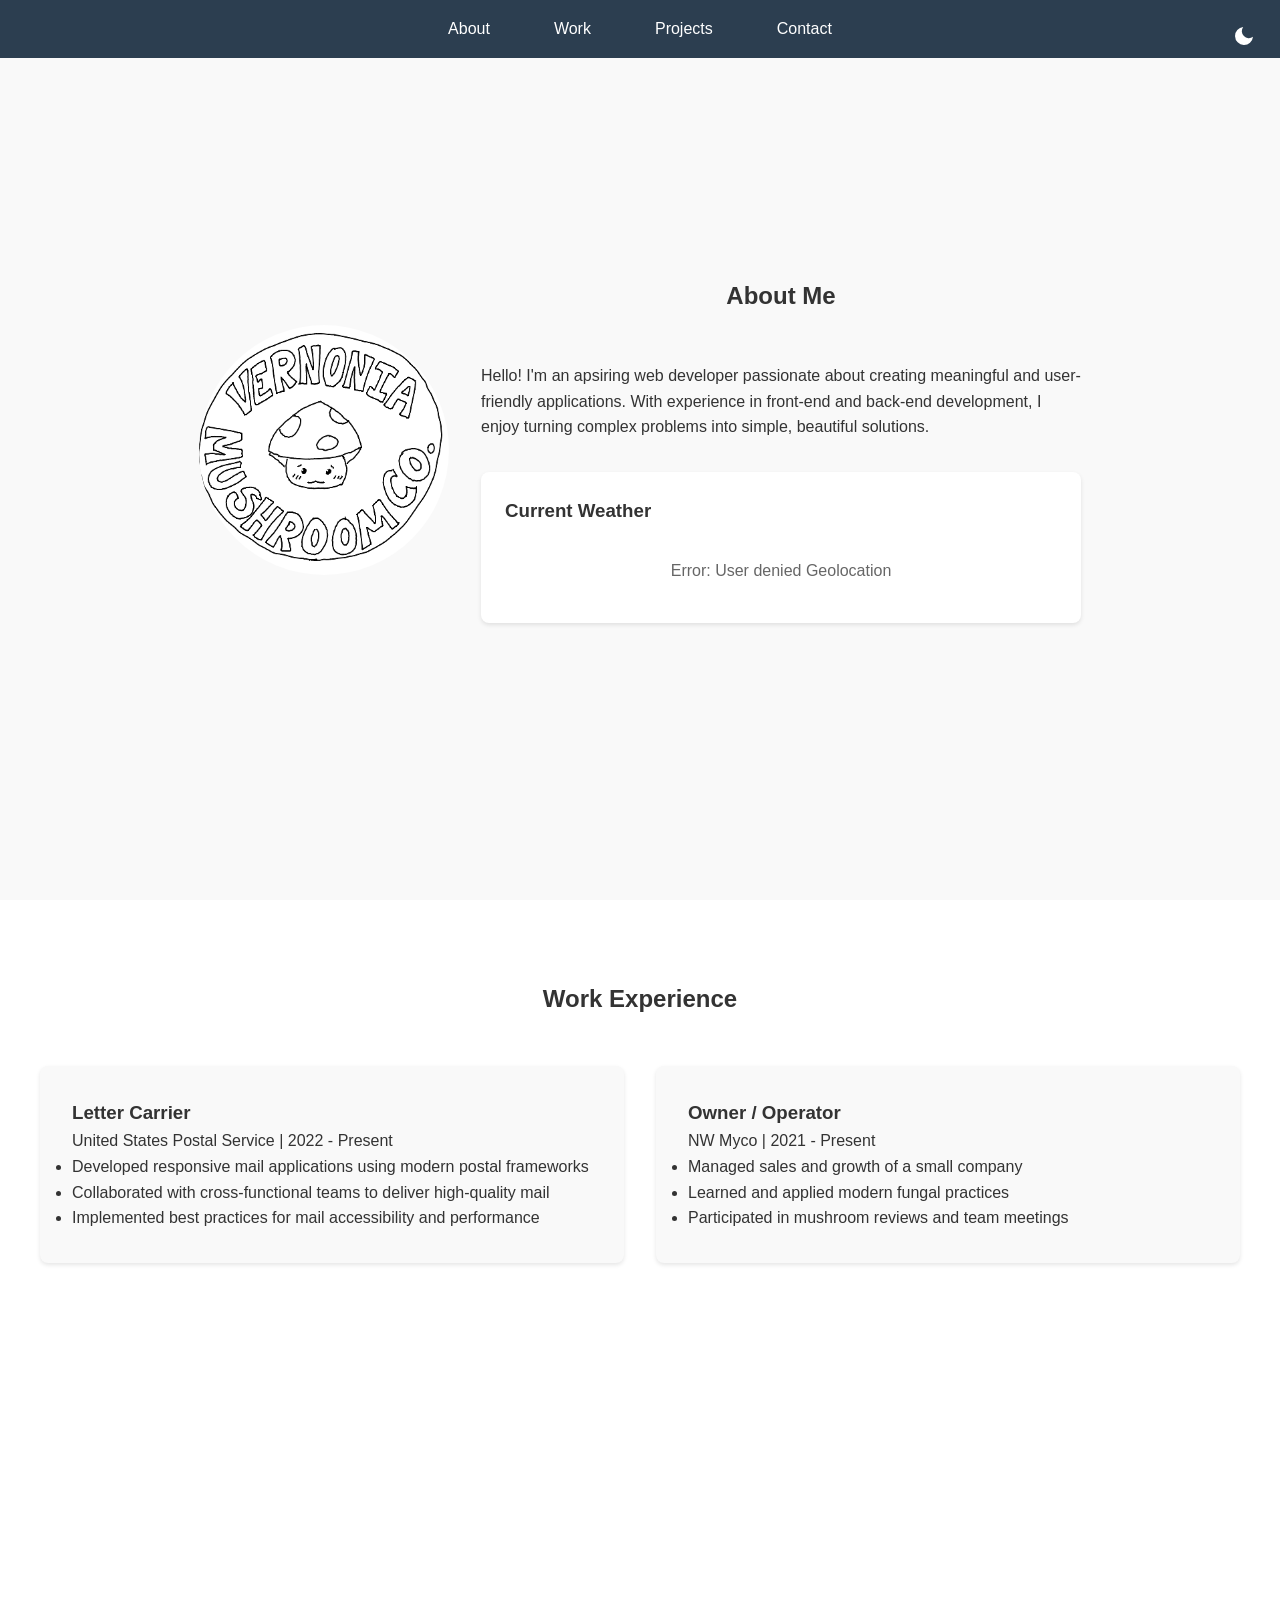
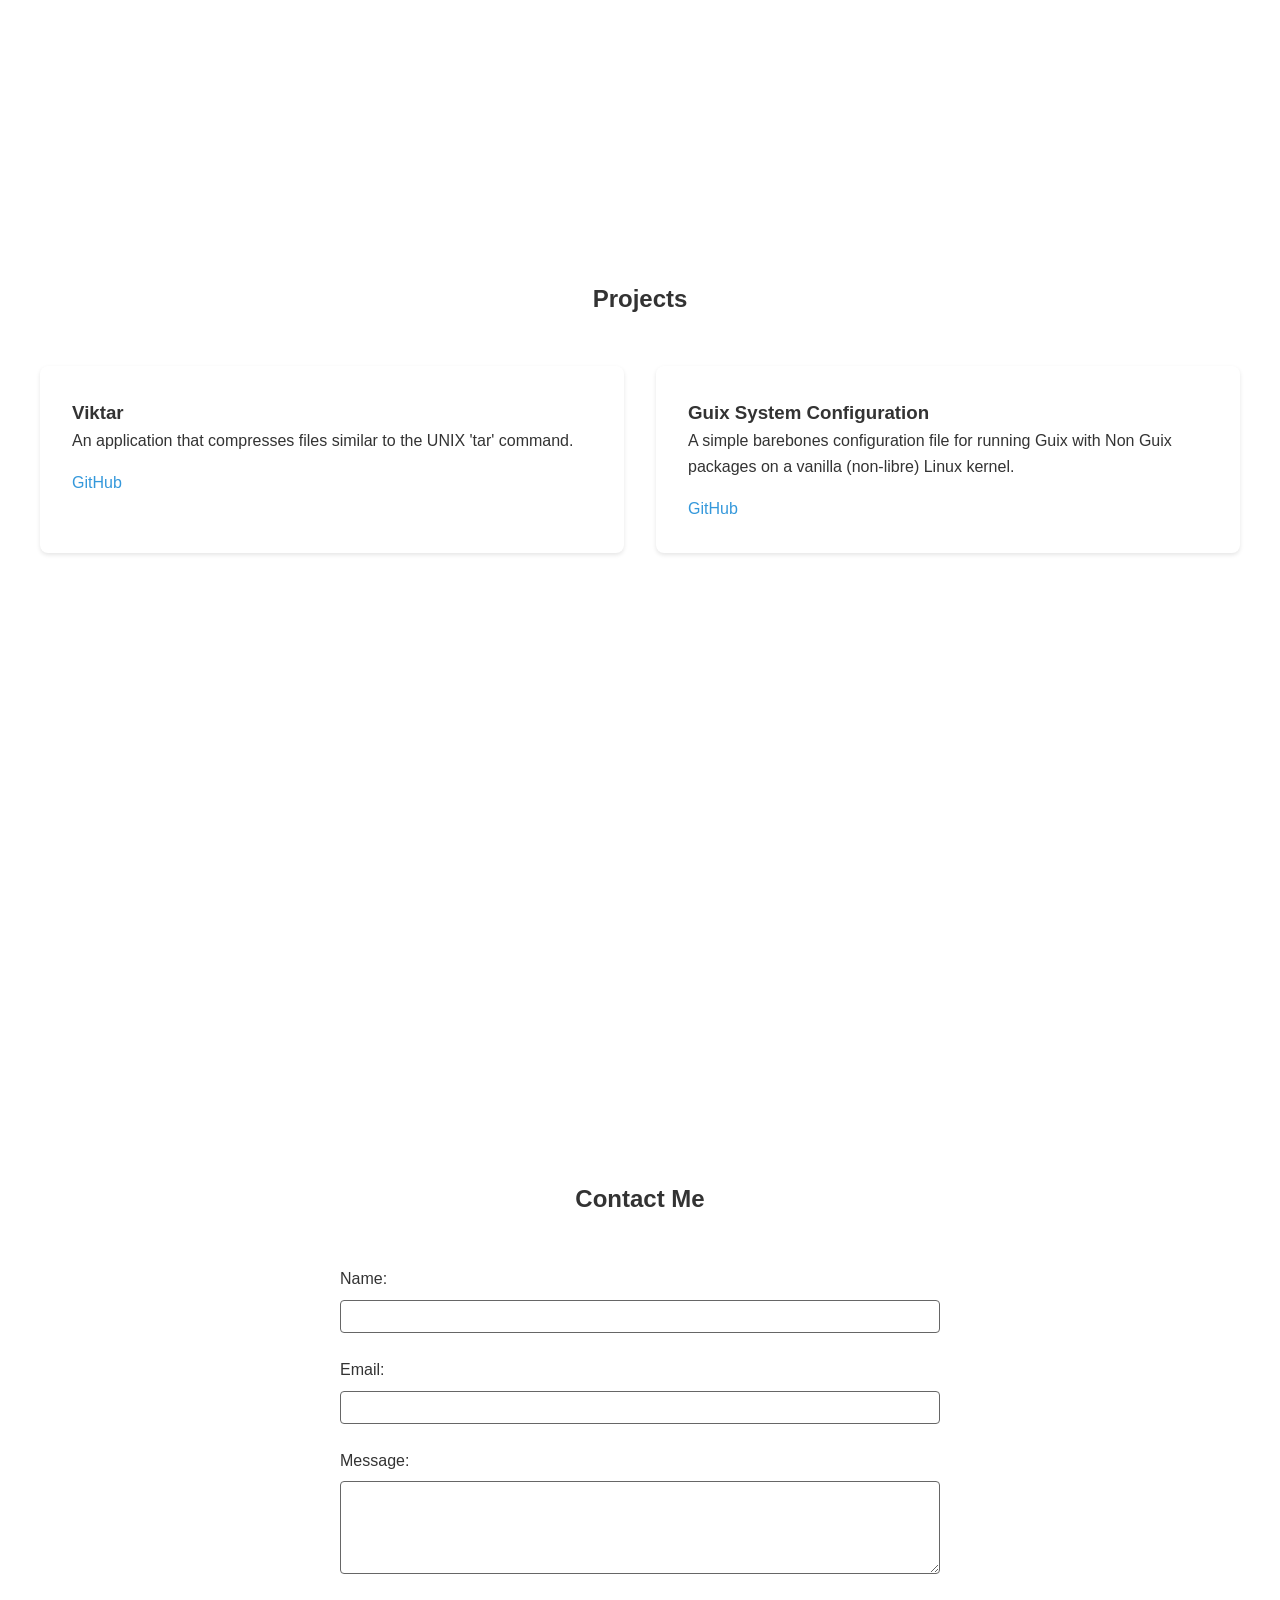
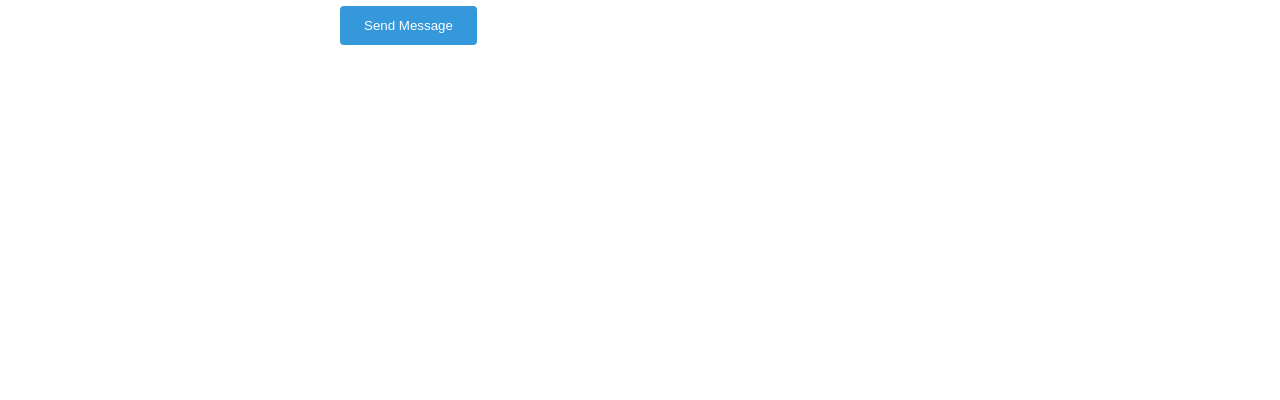
==== commit 3eea2bd4: "Update index.html" ====
--- a/index.html
+++ b/index.html
@@ -69,7 +69,7 @@
             </div>
             <div class="experience-card">
                 <h3>Owner / Operator</h3>
-                <p> NW Myco | 2021</p>
+                <p> NW Myco | 2021 - Present </p>
                 <ul>
                     <li>Managed sales and growth of a small company</li>
                     <li>Learned and applied modern fungal practices</li>
@@ -96,7 +96,7 @@
                 <p>A simple barebones configuration file for running Guix with Non Guix packages on a vanilla (non-libre) Linux kernel.</p>
                 <div class="project-links">
                     <a href="https://github.com/dawsh2/guix target="_blank">GitHub</a>
-                    <!-- <a href="https://project2-demo.com" target="_blank">Live Demo</a> -->
+                   <!-- <a href="https://project2-demo.com" target="_blank">Live Demo</a> -->
                 </div>
             </div>
         </div>
